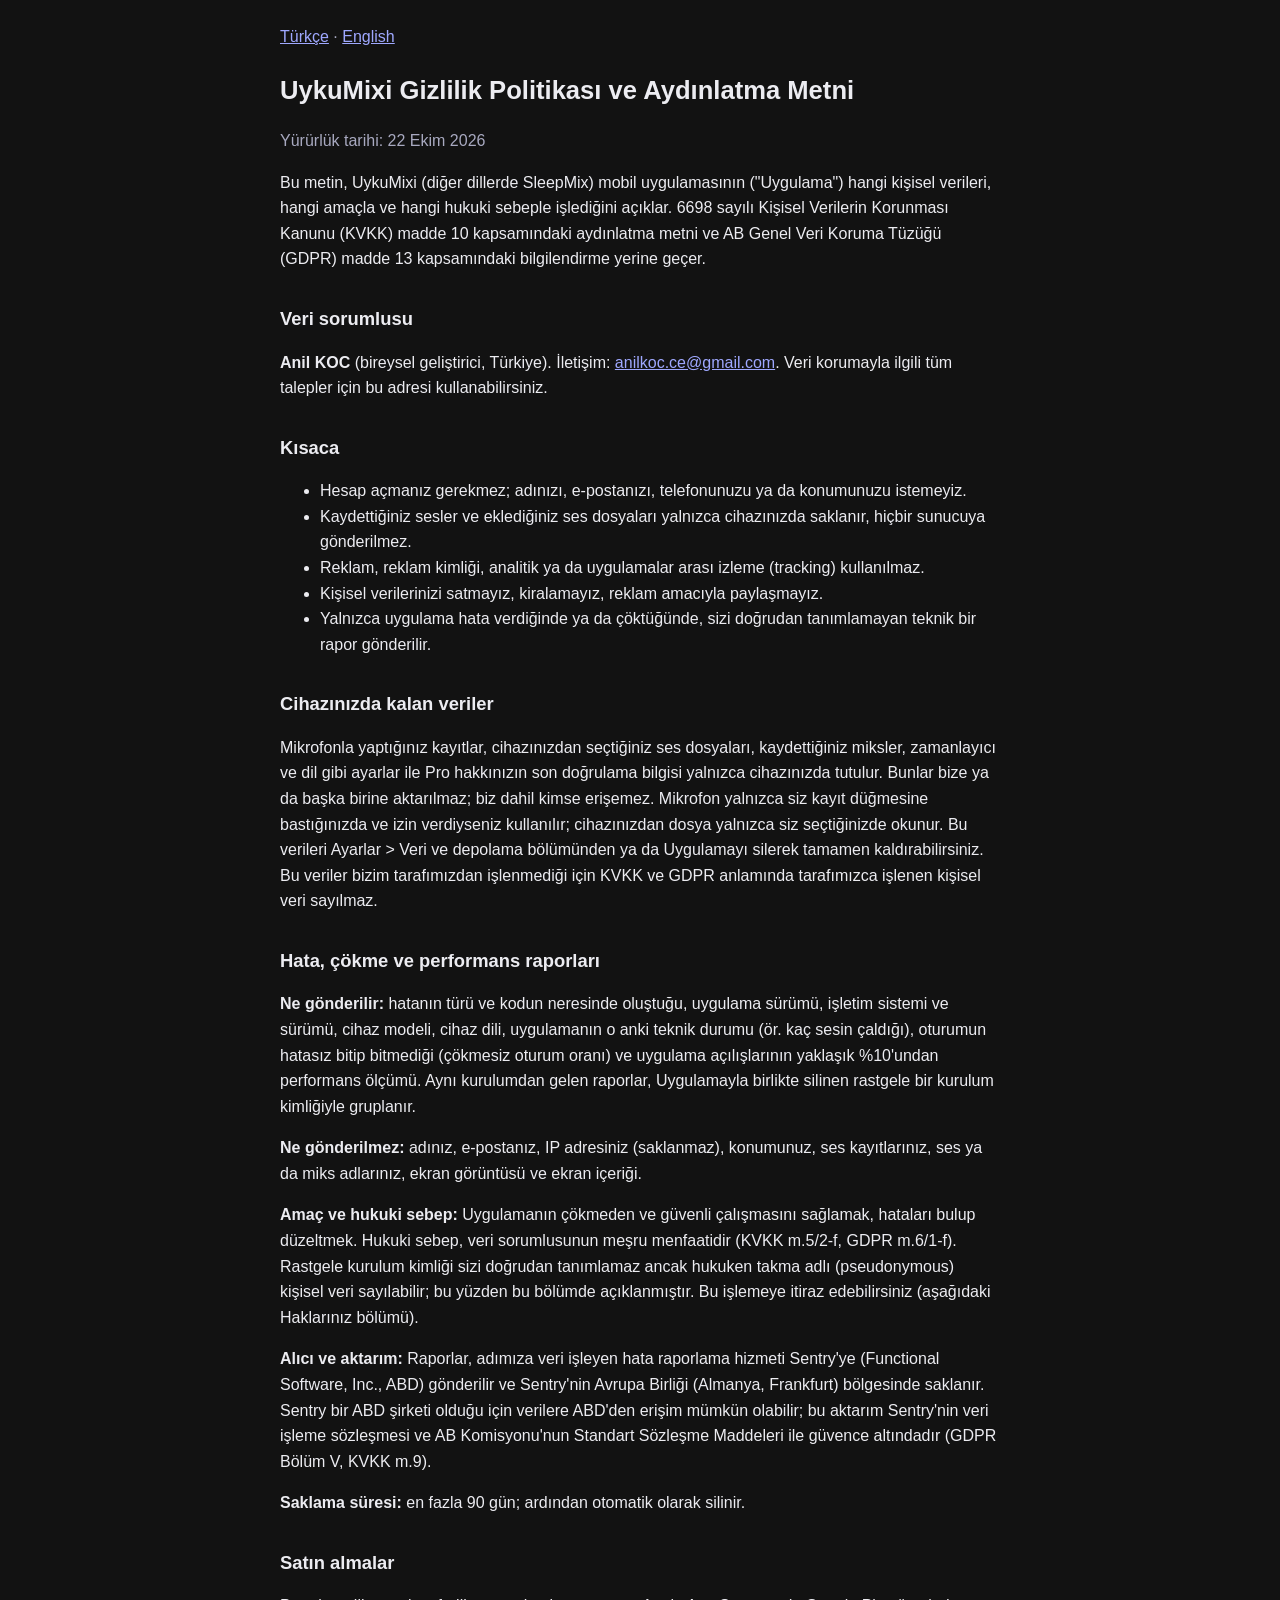
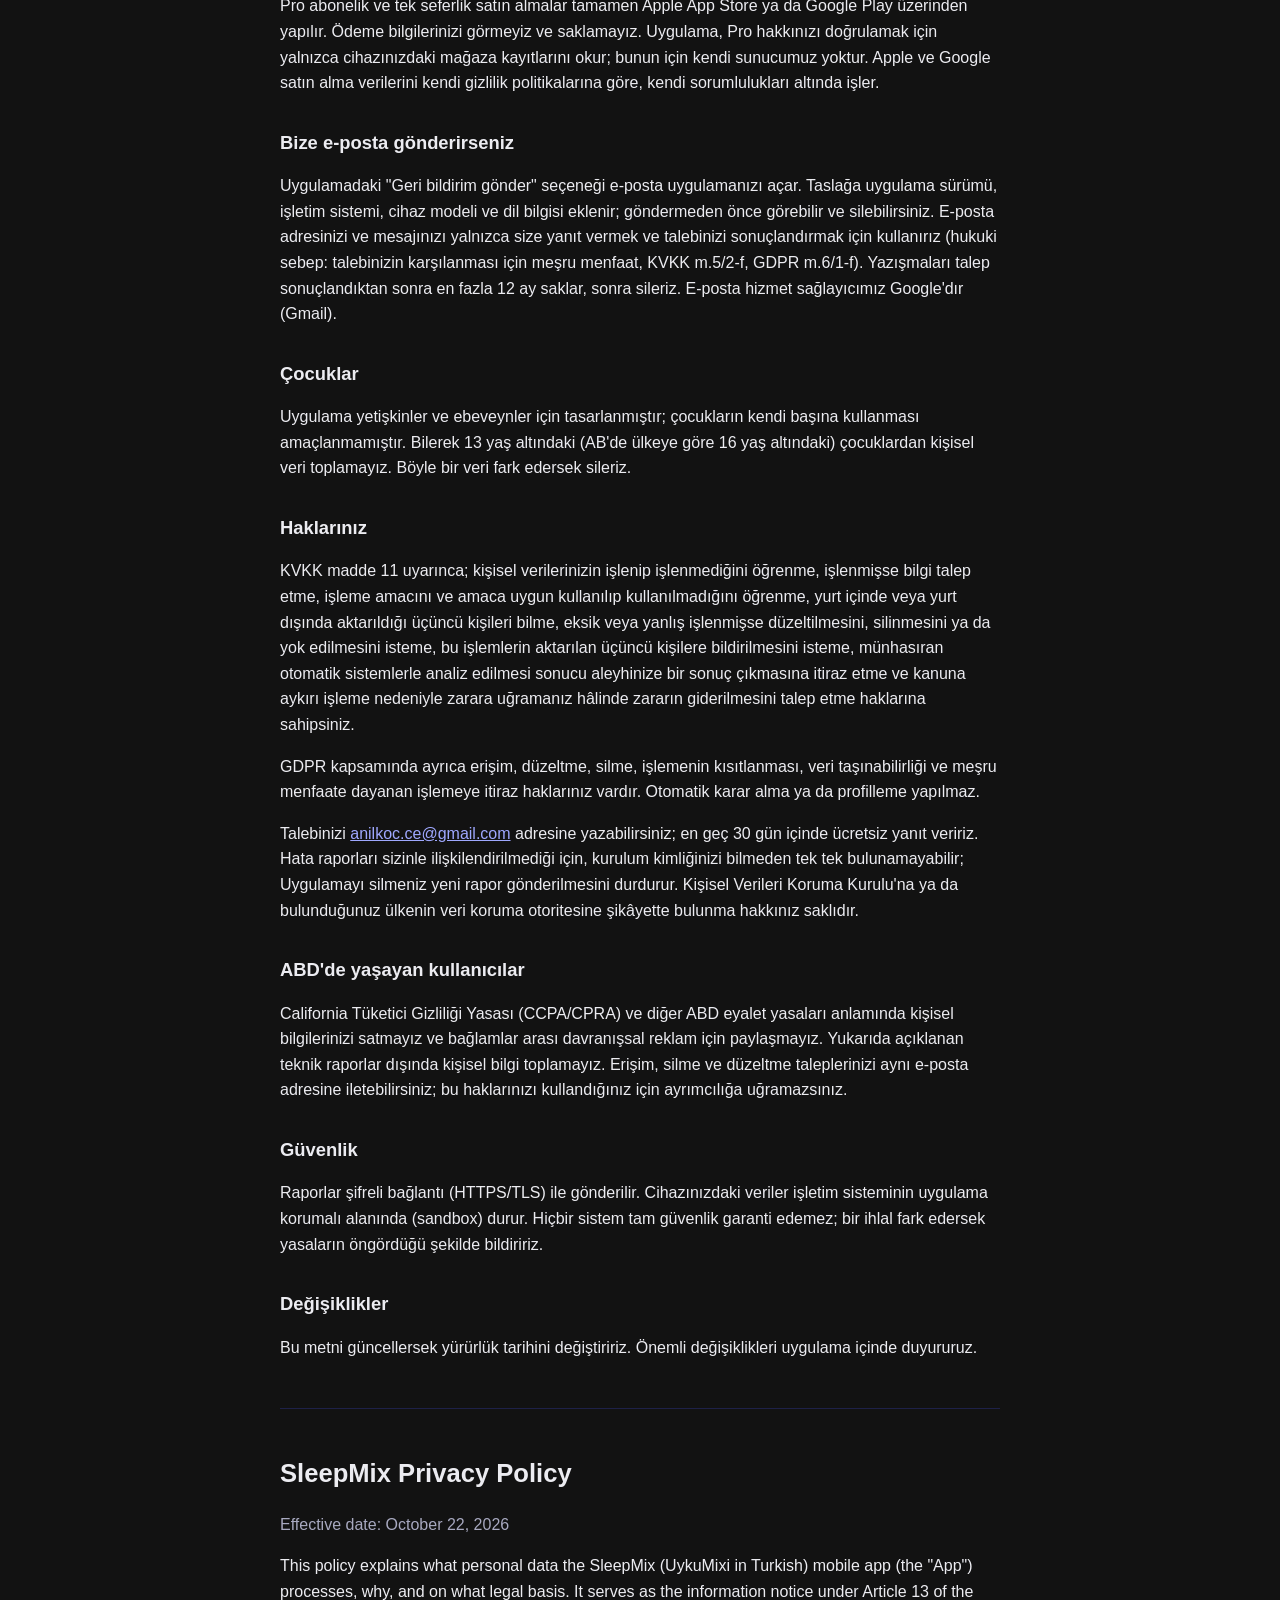
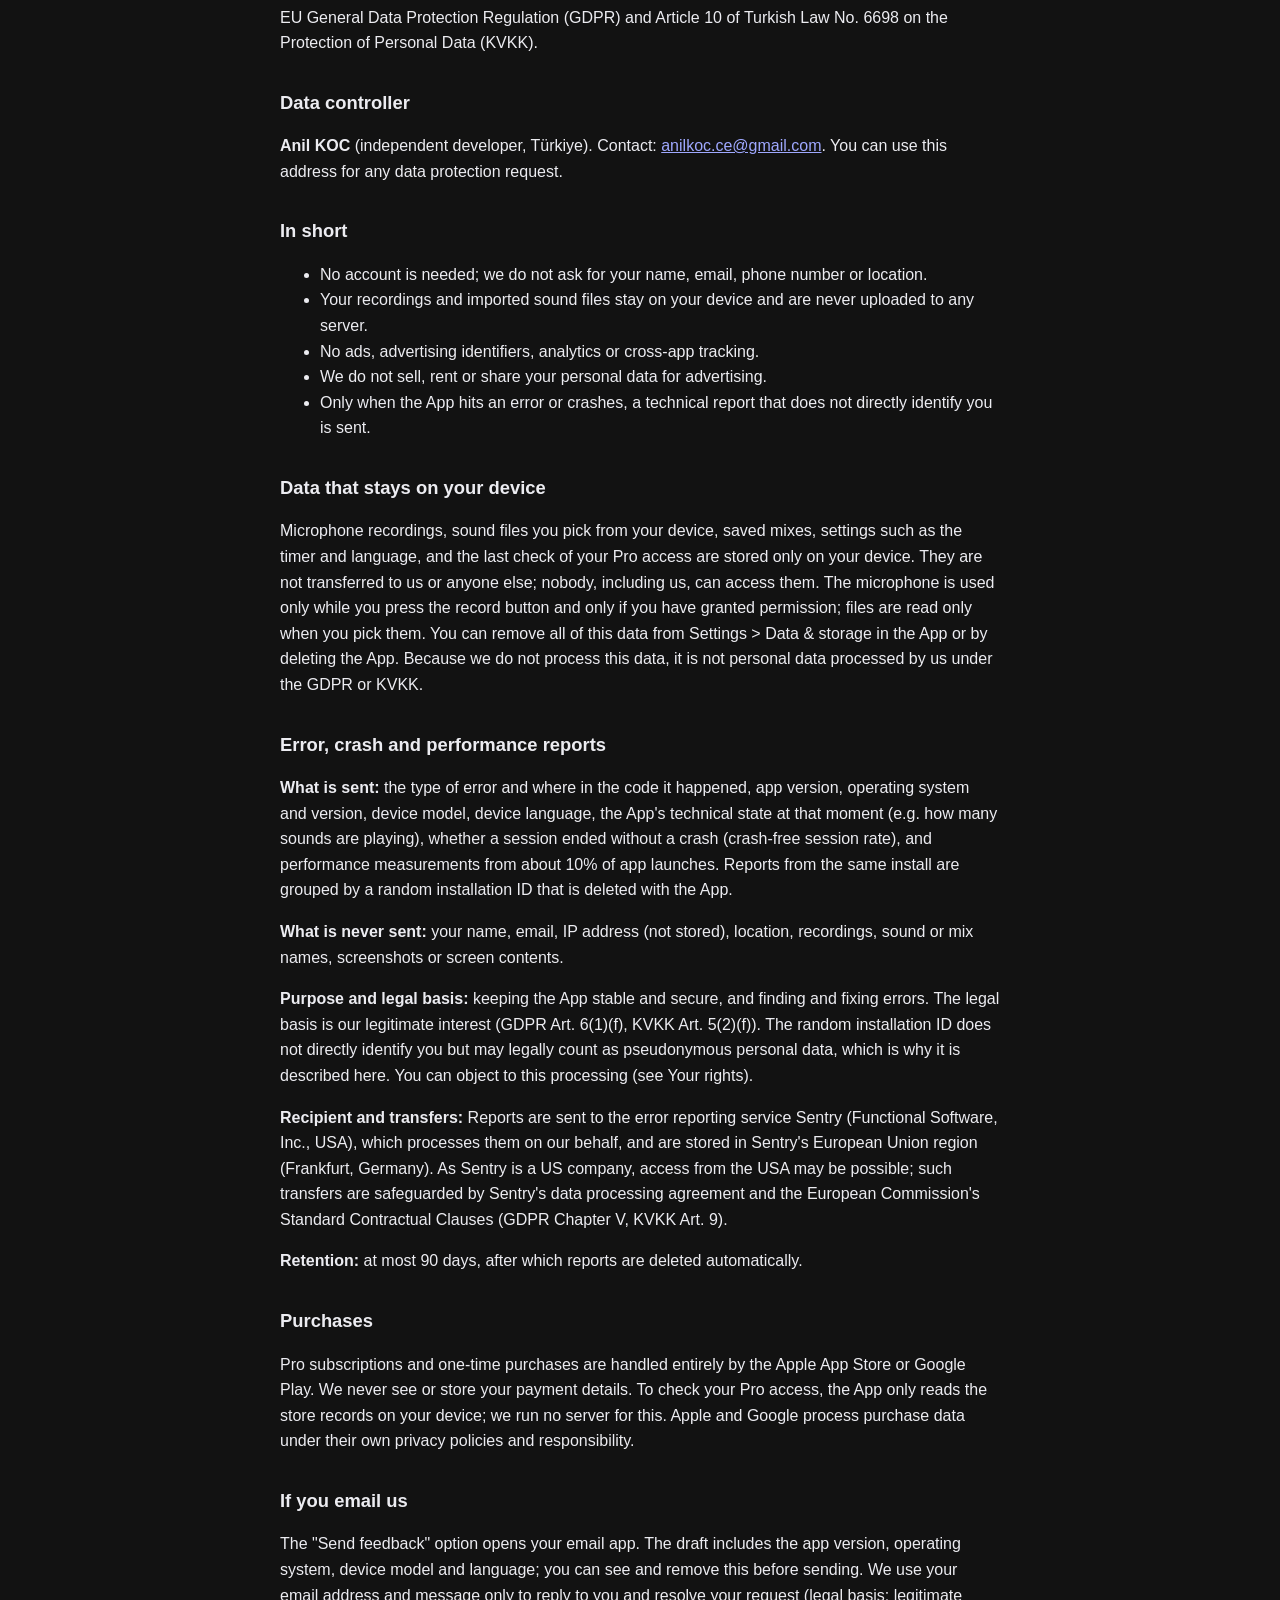
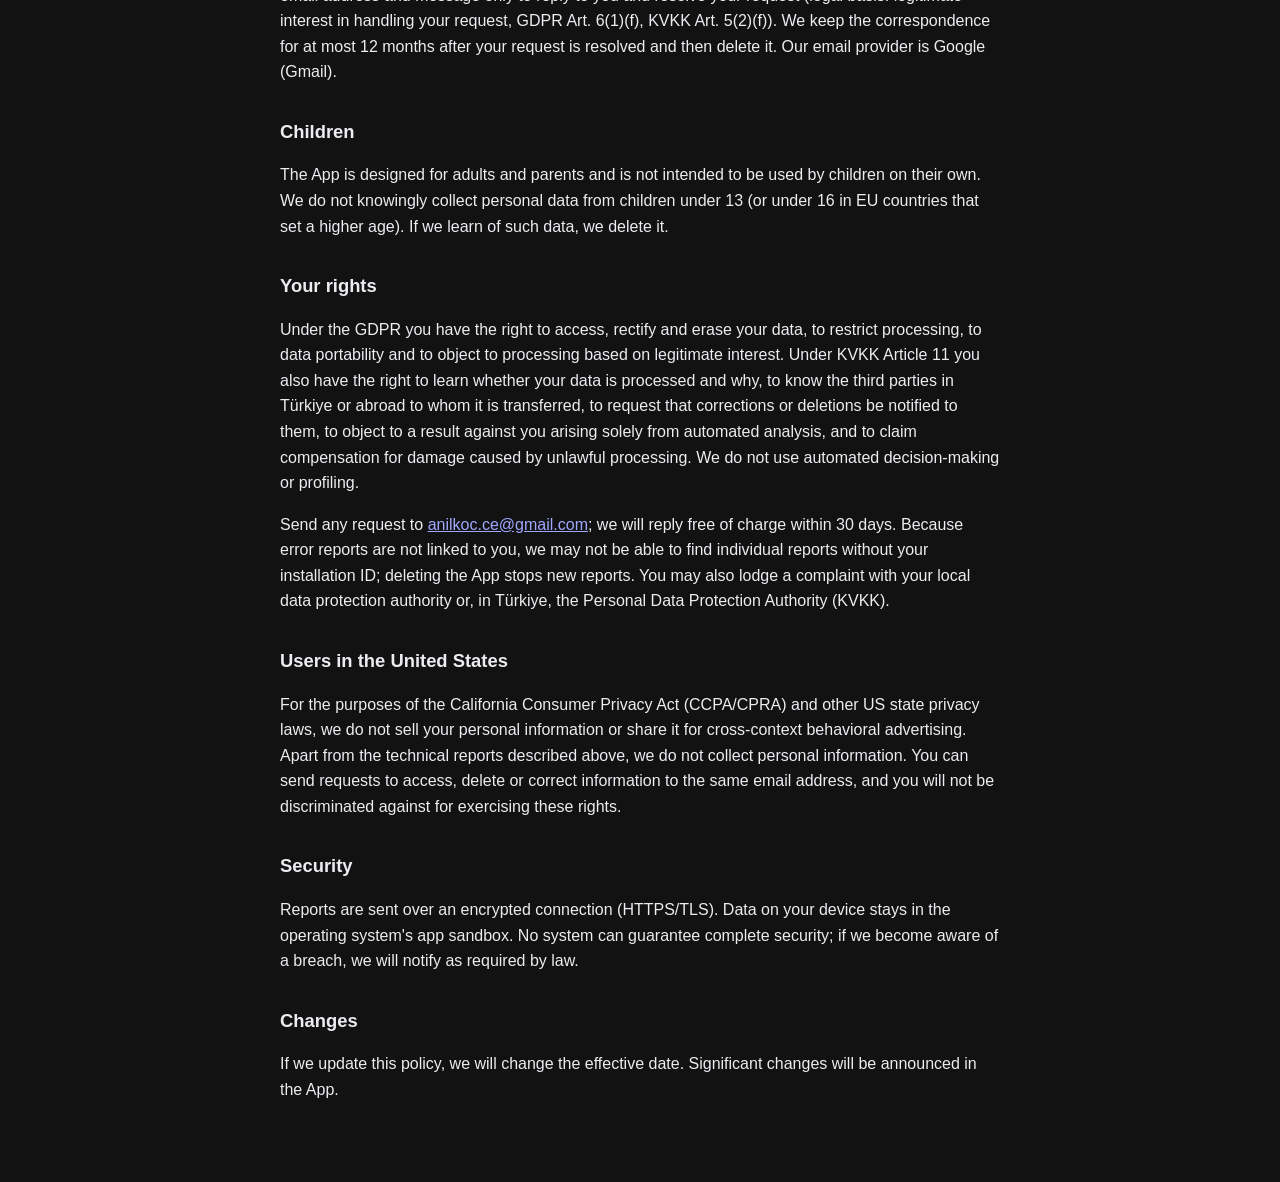
==== privacy.html @ a56cada1 "Yasal sayfalar: c9f57d1" ====
<!doctype html>
<html lang="tr">
<head>
  <meta charset="utf-8">
  <meta name="viewport" content="width=device-width, initial-scale=1">
  <title>UykuMixi / SleepMix – Gizlilik Politikası / Privacy Policy</title>
  <link rel="stylesheet" href="style.css">
</head>
<body>
<main>
  <nav><a href="#tr">Türkçe</a> · <a href="#en">English</a></nav>

  <section id="tr" lang="tr">
    <h1>UykuMixi Gizlilik Politikası ve Aydınlatma Metni</h1>
    <p class="meta">Yürürlük tarihi: 22 Ekim 2026</p>

    <p>Bu metin, UykuMixi (diğer dillerde SleepMix) mobil uygulamasının ("Uygulama") hangi kişisel verileri, hangi
      amaçla ve hangi hukuki sebeple işlediğini açıklar. 6698 sayılı Kişisel Verilerin Korunması Kanunu (KVKK)
      madde 10 kapsamındaki aydınlatma metni ve AB Genel Veri Koruma Tüzüğü (GDPR) madde 13 kapsamındaki bilgilendirme
      yerine geçer.</p>

    <h2>Veri sorumlusu</h2>
    <p><strong>Anil KOC</strong> (bireysel geliştirici, Türkiye). İletişim:
      <a href="mailto:anilkoc.ce@gmail.com">anilkoc.ce@gmail.com</a>. Veri korumayla ilgili tüm talepler için bu adresi
      kullanabilirsiniz.</p>

    <h2>Kısaca</h2>
    <ul>
      <li>Hesap açmanız gerekmez; adınızı, e-postanızı, telefonunuzu ya da konumunuzu istemeyiz.</li>
      <li>Kaydettiğiniz sesler ve eklediğiniz ses dosyaları yalnızca cihazınızda saklanır, hiçbir sunucuya gönderilmez.</li>
      <li>Reklam, reklam kimliği, analitik ya da uygulamalar arası izleme (tracking) kullanılmaz.</li>
      <li>Kişisel verilerinizi satmayız, kiralamayız, reklam amacıyla paylaşmayız.</li>
      <li>Yalnızca uygulama hata verdiğinde ya da çöktüğünde, sizi doğrudan tanımlamayan teknik bir rapor gönderilir.</li>
    </ul>

    <h2>Cihazınızda kalan veriler</h2>
    <p>Mikrofonla yaptığınız kayıtlar, cihazınızdan seçtiğiniz ses dosyaları, kaydettiğiniz miksler, zamanlayıcı ve
      dil gibi ayarlar ile Pro hakkınızın son doğrulama bilgisi yalnızca cihazınızda tutulur. Bunlar bize ya da başka
      birine aktarılmaz; biz dahil kimse erişemez. Mikrofon yalnızca siz kayıt düğmesine bastığınızda ve izin
      verdiyseniz kullanılır; cihazınızdan dosya yalnızca siz seçtiğinizde okunur. Bu verileri Ayarlar &gt; Veri ve
      depolama bölümünden ya da Uygulamayı silerek tamamen kaldırabilirsiniz. Bu veriler bizim tarafımızdan
      işlenmediği için KVKK ve GDPR anlamında tarafımızca işlenen kişisel veri sayılmaz.</p>

    <h2>Hata, çökme ve performans raporları</h2>
    <p><strong>Ne gönderilir:</strong> hatanın türü ve kodun neresinde oluştuğu, uygulama sürümü, işletim sistemi ve
      sürümü, cihaz modeli, cihaz dili, uygulamanın o anki teknik durumu (ör. kaç sesin çaldığı), oturumun hatasız
      bitip bitmediği (çökmesiz oturum oranı) ve uygulama açılışlarının yaklaşık %10'undan performans ölçümü. Aynı
      kurulumdan gelen raporlar, Uygulamayla birlikte silinen rastgele bir kurulum kimliğiyle gruplanır.</p>
    <p><strong>Ne gönderilmez:</strong> adınız, e-postanız, IP adresiniz (saklanmaz), konumunuz, ses kayıtlarınız,
      ses ya da miks adlarınız, ekran görüntüsü ve ekran içeriği.</p>
    <p><strong>Amaç ve hukuki sebep:</strong> Uygulamanın çökmeden ve güvenli çalışmasını sağlamak, hataları bulup
      düzeltmek. Hukuki sebep, veri sorumlusunun meşru menfaatidir (KVKK m.5/2-f, GDPR m.6/1-f). Rastgele kurulum
      kimliği sizi doğrudan tanımlamaz ancak hukuken takma adlı (pseudonymous) kişisel veri sayılabilir; bu yüzden
      bu bölümde açıklanmıştır. Bu işlemeye itiraz edebilirsiniz (aşağıdaki Haklarınız bölümü).</p>
    <p><strong>Alıcı ve aktarım:</strong> Raporlar, adımıza veri işleyen hata raporlama hizmeti Sentry'ye (Functional
      Software, Inc., ABD) gönderilir ve Sentry'nin Avrupa Birliği (Almanya, Frankfurt) bölgesinde saklanır. Sentry bir
      ABD şirketi olduğu için verilere ABD'den erişim mümkün olabilir; bu aktarım Sentry'nin veri işleme sözleşmesi ve
      AB Komisyonu'nun Standart Sözleşme Maddeleri ile güvence altındadır (GDPR Bölüm V, KVKK m.9).</p>
    <p><strong>Saklama süresi:</strong> en fazla 90 gün; ardından otomatik olarak silinir.</p>

    <h2>Satın almalar</h2>
    <p>Pro abonelik ve tek seferlik satın almalar tamamen Apple App Store ya da Google Play üzerinden yapılır. Ödeme
      bilgilerinizi görmeyiz ve saklamayız. Uygulama, Pro hakkınızı doğrulamak için yalnızca cihazınızdaki mağaza
      kayıtlarını okur; bunun için kendi sunucumuz yoktur. Apple ve Google satın alma verilerini kendi gizlilik
      politikalarına göre, kendi sorumlulukları altında işler.</p>

    <h2>Bize e-posta gönderirseniz</h2>
    <p>Uygulamadaki "Geri bildirim gönder" seçeneği e-posta uygulamanızı açar. Taslağa uygulama sürümü, işletim
      sistemi, cihaz modeli ve dil bilgisi eklenir; göndermeden önce görebilir ve silebilirsiniz. E-posta adresinizi
      ve mesajınızı yalnızca size yanıt vermek ve talebinizi sonuçlandırmak için kullanırız (hukuki sebep: talebinizin
      karşılanması için meşru menfaat, KVKK m.5/2-f, GDPR m.6/1-f). Yazışmaları talep sonuçlandıktan sonra en fazla
      12 ay saklar, sonra sileriz. E-posta hizmet sağlayıcımız Google'dır (Gmail).</p>

    <h2>Çocuklar</h2>
    <p>Uygulama yetişkinler ve ebeveynler için tasarlanmıştır; çocukların kendi başına kullanması amaçlanmamıştır.
      Bilerek 13 yaş altındaki (AB'de ülkeye göre 16 yaş altındaki) çocuklardan kişisel veri toplamayız. Böyle bir veri
      fark edersek sileriz.</p>

    <h2>Haklarınız</h2>
    <p>KVKK madde 11 uyarınca; kişisel verilerinizin işlenip işlenmediğini öğrenme, işlenmişse bilgi talep etme, işleme
      amacını ve amaca uygun kullanılıp kullanılmadığını öğrenme, yurt içinde veya yurt dışında aktarıldığı üçüncü
      kişileri bilme, eksik veya yanlış işlenmişse düzeltilmesini, silinmesini ya da yok edilmesini isteme, bu
      işlemlerin aktarılan üçüncü kişilere bildirilmesini isteme, münhasıran otomatik sistemlerle analiz edilmesi
      sonucu aleyhinize bir sonuç çıkmasına itiraz etme ve kanuna aykırı işleme nedeniyle zarara uğramanız hâlinde
      zararın giderilmesini talep etme haklarına sahipsiniz.</p>
    <p>GDPR kapsamında ayrıca erişim, düzeltme, silme, işlemenin kısıtlanması, veri taşınabilirliği ve meşru menfaate
      dayanan işlemeye itiraz haklarınız vardır. Otomatik karar alma ya da profilleme yapılmaz.</p>
    <p>Talebinizi <a href="mailto:anilkoc.ce@gmail.com">anilkoc.ce@gmail.com</a> adresine yazabilirsiniz; en geç 30 gün
      içinde ücretsiz yanıt veririz. Hata raporları sizinle ilişkilendirilmediği için, kurulum kimliğinizi bilmeden
      tek tek bulunamayabilir; Uygulamayı silmeniz yeni rapor gönderilmesini durdurur. Kişisel Verileri Koruma
      Kurulu'na ya da bulunduğunuz ülkenin veri koruma otoritesine şikâyette bulunma hakkınız saklıdır.</p>

    <h2>ABD'de yaşayan kullanıcılar</h2>
    <p>California Tüketici Gizliliği Yasası (CCPA/CPRA) ve diğer ABD eyalet yasaları anlamında kişisel bilgilerinizi
      satmayız ve bağlamlar arası davranışsal reklam için paylaşmayız. Yukarıda açıklanan teknik raporlar dışında
      kişisel bilgi toplamayız. Erişim, silme ve düzeltme taleplerinizi aynı e-posta adresine iletebilirsiniz; bu
      haklarınızı kullandığınız için ayrımcılığa uğramazsınız.</p>

    <h2>Güvenlik</h2>
    <p>Raporlar şifreli bağlantı (HTTPS/TLS) ile gönderilir. Cihazınızdaki veriler işletim sisteminin uygulama
      korumalı alanında (sandbox) durur. Hiçbir sistem tam güvenlik garanti edemez; bir ihlal fark edersek yasaların
      öngördüğü şekilde bildiririz.</p>

    <h2>Değişiklikler</h2>
    <p>Bu metni güncellersek yürürlük tarihini değiştiririz. Önemli değişiklikleri uygulama içinde duyururuz.</p>
  </section>

  <hr>

  <section id="en" lang="en">
    <h1>SleepMix Privacy Policy</h1>
    <p class="meta">Effective date: October 22, 2026</p>

    <p>This policy explains what personal data the SleepMix (UykuMixi in Turkish) mobile app (the "App") processes,
      why, and on what legal basis. It serves as the information notice under Article 13 of the EU General Data
      Protection Regulation (GDPR) and Article 10 of Turkish Law No. 6698 on the Protection of Personal Data (KVKK).</p>

    <h2>Data controller</h2>
    <p><strong>Anil KOC</strong> (independent developer, Türkiye). Contact:
      <a href="mailto:anilkoc.ce@gmail.com">anilkoc.ce@gmail.com</a>. You can use this address for any data protection
      request.</p>

    <h2>In short</h2>
    <ul>
      <li>No account is needed; we do not ask for your name, email, phone number or location.</li>
      <li>Your recordings and imported sound files stay on your device and are never uploaded to any server.</li>
      <li>No ads, advertising identifiers, analytics or cross-app tracking.</li>
      <li>We do not sell, rent or share your personal data for advertising.</li>
      <li>Only when the App hits an error or crashes, a technical report that does not directly identify you is sent.</li>
    </ul>

    <h2>Data that stays on your device</h2>
    <p>Microphone recordings, sound files you pick from your device, saved mixes, settings such as the timer and
      language, and the last check of your Pro access are stored only on your device. They are not transferred to us
      or anyone else; nobody, including us, can access them. The microphone is used only while you press the record
      button and only if you have granted permission; files are read only when you pick them. You can remove all of
      this data from Settings &gt; Data &amp; storage in the App or by deleting the App. Because we do not process this
      data, it is not personal data processed by us under the GDPR or KVKK.</p>

    <h2>Error, crash and performance reports</h2>
    <p><strong>What is sent:</strong> the type of error and where in the code it happened, app version, operating
      system and version, device model, device language, the App's technical state at that moment (e.g. how many
      sounds are playing), whether a session ended without a crash (crash-free session rate), and performance
      measurements from about 10% of app launches. Reports from the same install are grouped by a random installation
      ID that is deleted with the App.</p>
    <p><strong>What is never sent:</strong> your name, email, IP address (not stored), location, recordings, sound or
      mix names, screenshots or screen contents.</p>
    <p><strong>Purpose and legal basis:</strong> keeping the App stable and secure, and finding and fixing errors. The
      legal basis is our legitimate interest (GDPR Art. 6(1)(f), KVKK Art. 5(2)(f)). The random installation ID does not
      directly identify you but may legally count as pseudonymous personal data, which is why it is described here.
      You can object to this processing (see Your rights).</p>
    <p><strong>Recipient and transfers:</strong> Reports are sent to the error reporting service Sentry (Functional
      Software, Inc., USA), which processes them on our behalf, and are stored in Sentry's European Union region
      (Frankfurt, Germany). As Sentry is a US company, access from the USA may be possible; such transfers are
      safeguarded by Sentry's data processing agreement and the European Commission's Standard Contractual Clauses
      (GDPR Chapter V, KVKK Art. 9).</p>
    <p><strong>Retention:</strong> at most 90 days, after which reports are deleted automatically.</p>

    <h2>Purchases</h2>
    <p>Pro subscriptions and one-time purchases are handled entirely by the Apple App Store or Google Play. We never
      see or store your payment details. To check your Pro access, the App only reads the store records on your device;
      we run no server for this. Apple and Google process purchase data under their own privacy policies and
      responsibility.</p>

    <h2>If you email us</h2>
    <p>The "Send feedback" option opens your email app. The draft includes the app version, operating system, device
      model and language; you can see and remove this before sending. We use your email address and message only to
      reply to you and resolve your request (legal basis: legitimate interest in handling your request, GDPR Art.
      6(1)(f), KVKK Art. 5(2)(f)). We keep the correspondence for at most 12 months after your request is resolved and
      then delete it. Our email provider is Google (Gmail).</p>

    <h2>Children</h2>
    <p>The App is designed for adults and parents and is not intended to be used by children on their own. We do not
      knowingly collect personal data from children under 13 (or under 16 in EU countries that set a higher age). If we
      learn of such data, we delete it.</p>

    <h2>Your rights</h2>
    <p>Under the GDPR you have the right to access, rectify and erase your data, to restrict processing, to data
      portability and to object to processing based on legitimate interest. Under KVKK Article 11 you also have the
      right to learn whether your data is processed and why, to know the third parties in Türkiye or abroad to whom it is
      transferred, to request that corrections or deletions be notified to them, to object to a result against you
      arising solely from automated analysis, and to claim compensation for damage caused by unlawful processing. We do
      not use automated decision-making or profiling.</p>
    <p>Send any request to <a href="mailto:anilkoc.ce@gmail.com">anilkoc.ce@gmail.com</a>; we will reply free of charge
      within 30 days. Because error reports are not linked to you, we may not be able to find individual reports
      without your installation ID; deleting the App stops new reports. You may also lodge a complaint with your local
      data protection authority or, in Türkiye, the Personal Data Protection Authority (KVKK).</p>

    <h2>Users in the United States</h2>
    <p>For the purposes of the California Consumer Privacy Act (CCPA/CPRA) and other US state privacy laws, we do not
      sell your personal information or share it for cross-context behavioral advertising. Apart from the technical
      reports described above, we do not collect personal information. You can send requests to access, delete or
      correct information to the same email address, and you will not be discriminated against for exercising these
      rights.</p>

    <h2>Security</h2>
    <p>Reports are sent over an encrypted connection (HTTPS/TLS). Data on your device stays in the operating system's
      app sandbox. No system can guarantee complete security; if we become aware of a breach, we will notify as
      required by law.</p>

    <h2>Changes</h2>
    <p>If we update this policy, we will change the effective date. Significant changes will be announced in the App.</p>
  </section>
</main>
</body>
</html>
---- style.css ----
:root {
  color-scheme: dark;
  --bg: #121212;
  --surface: #1e2148;
  --text: #ececf1;
  --muted: #a8a9c0;
  --accent: #9fa8ff;
}

body {
  margin: 0;
  background: var(--bg);
  color: var(--text);
  font: 16px/1.6 -apple-system, BlinkMacSystemFont, "Segoe UI", Roboto, sans-serif;
}

main {
  max-width: 720px;
  margin: 0 auto;
  padding: 24px 20px 64px;
}

nav {
  margin-bottom: 24px;
  color: var(--muted);
}

h1 {
  font-size: 1.6rem;
  line-height: 1.3;
}

h2 {
  margin-top: 2rem;
  font-size: 1.15rem;
}

a {
  color: var(--accent);
}

.meta {
  color: var(--muted);
}

hr {
  margin: 48px 0;
  border: 0;
  border-top: 1px solid var(--surface);
}
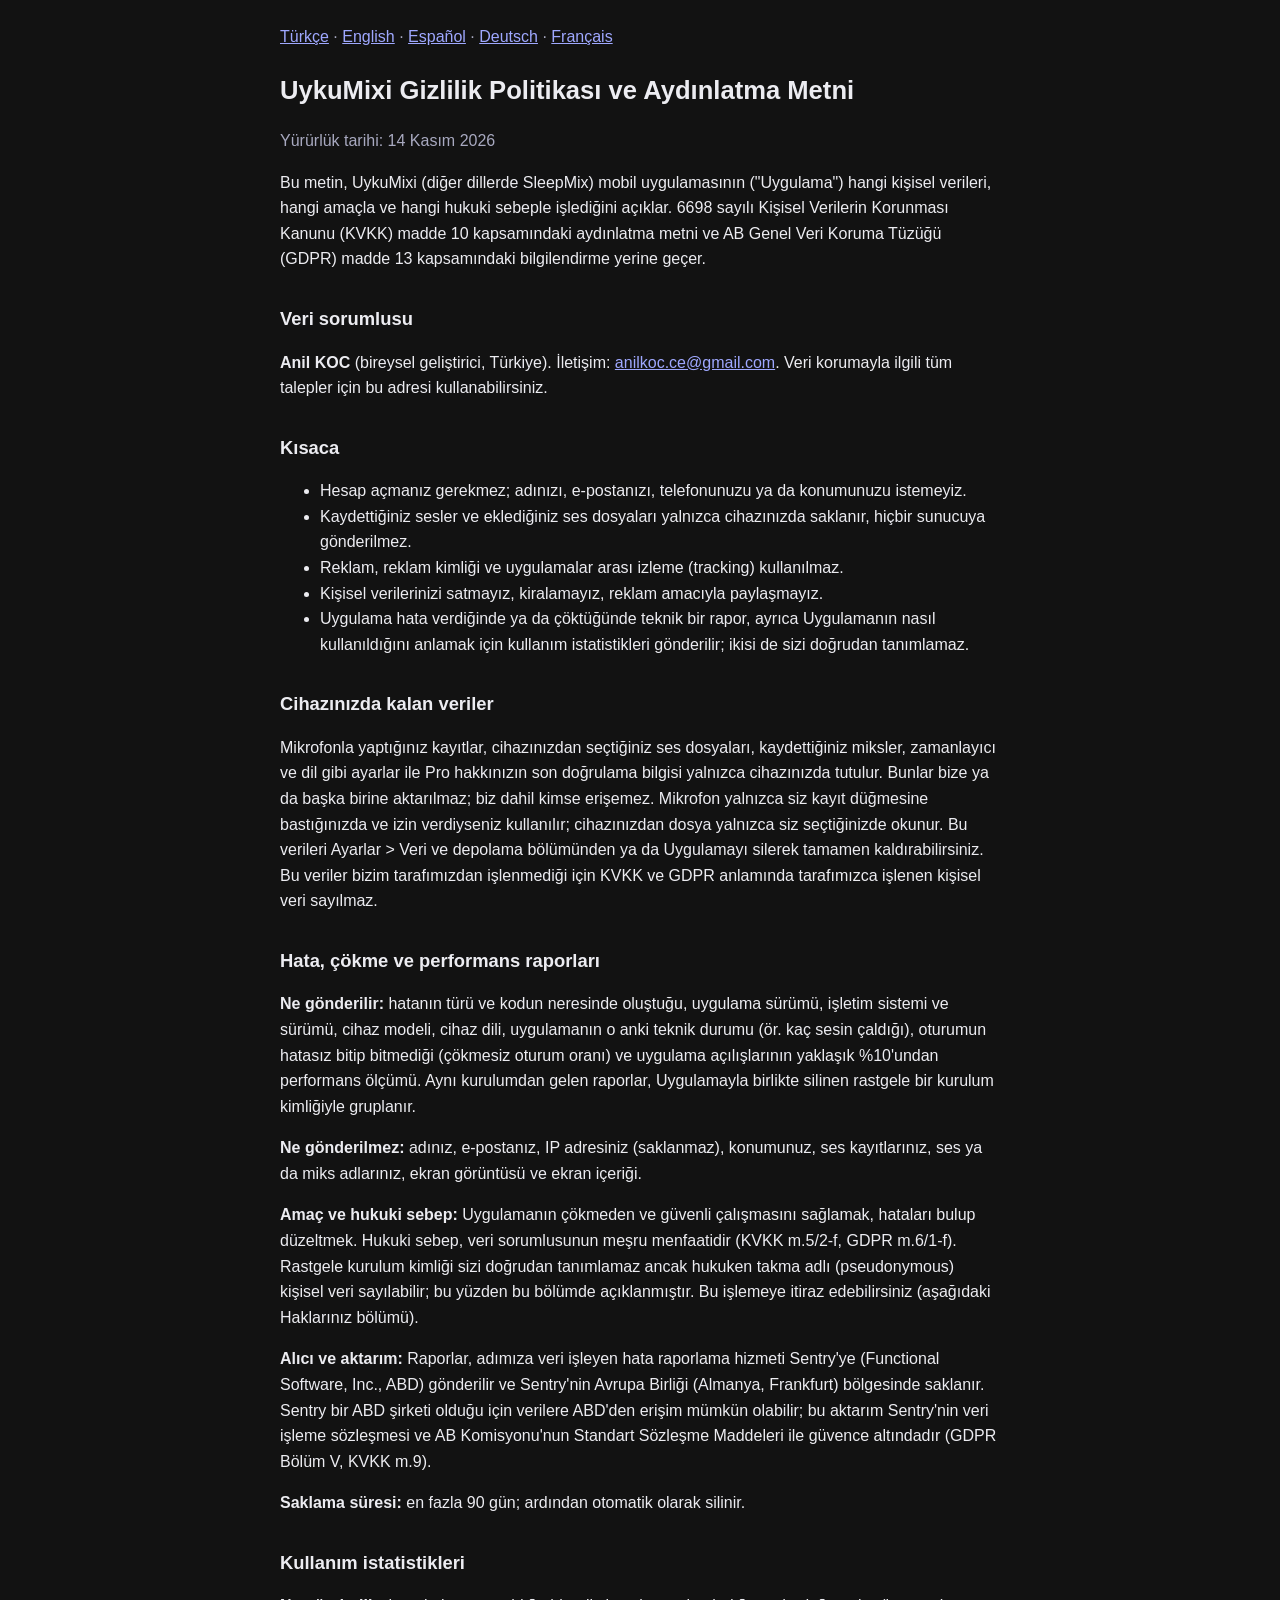
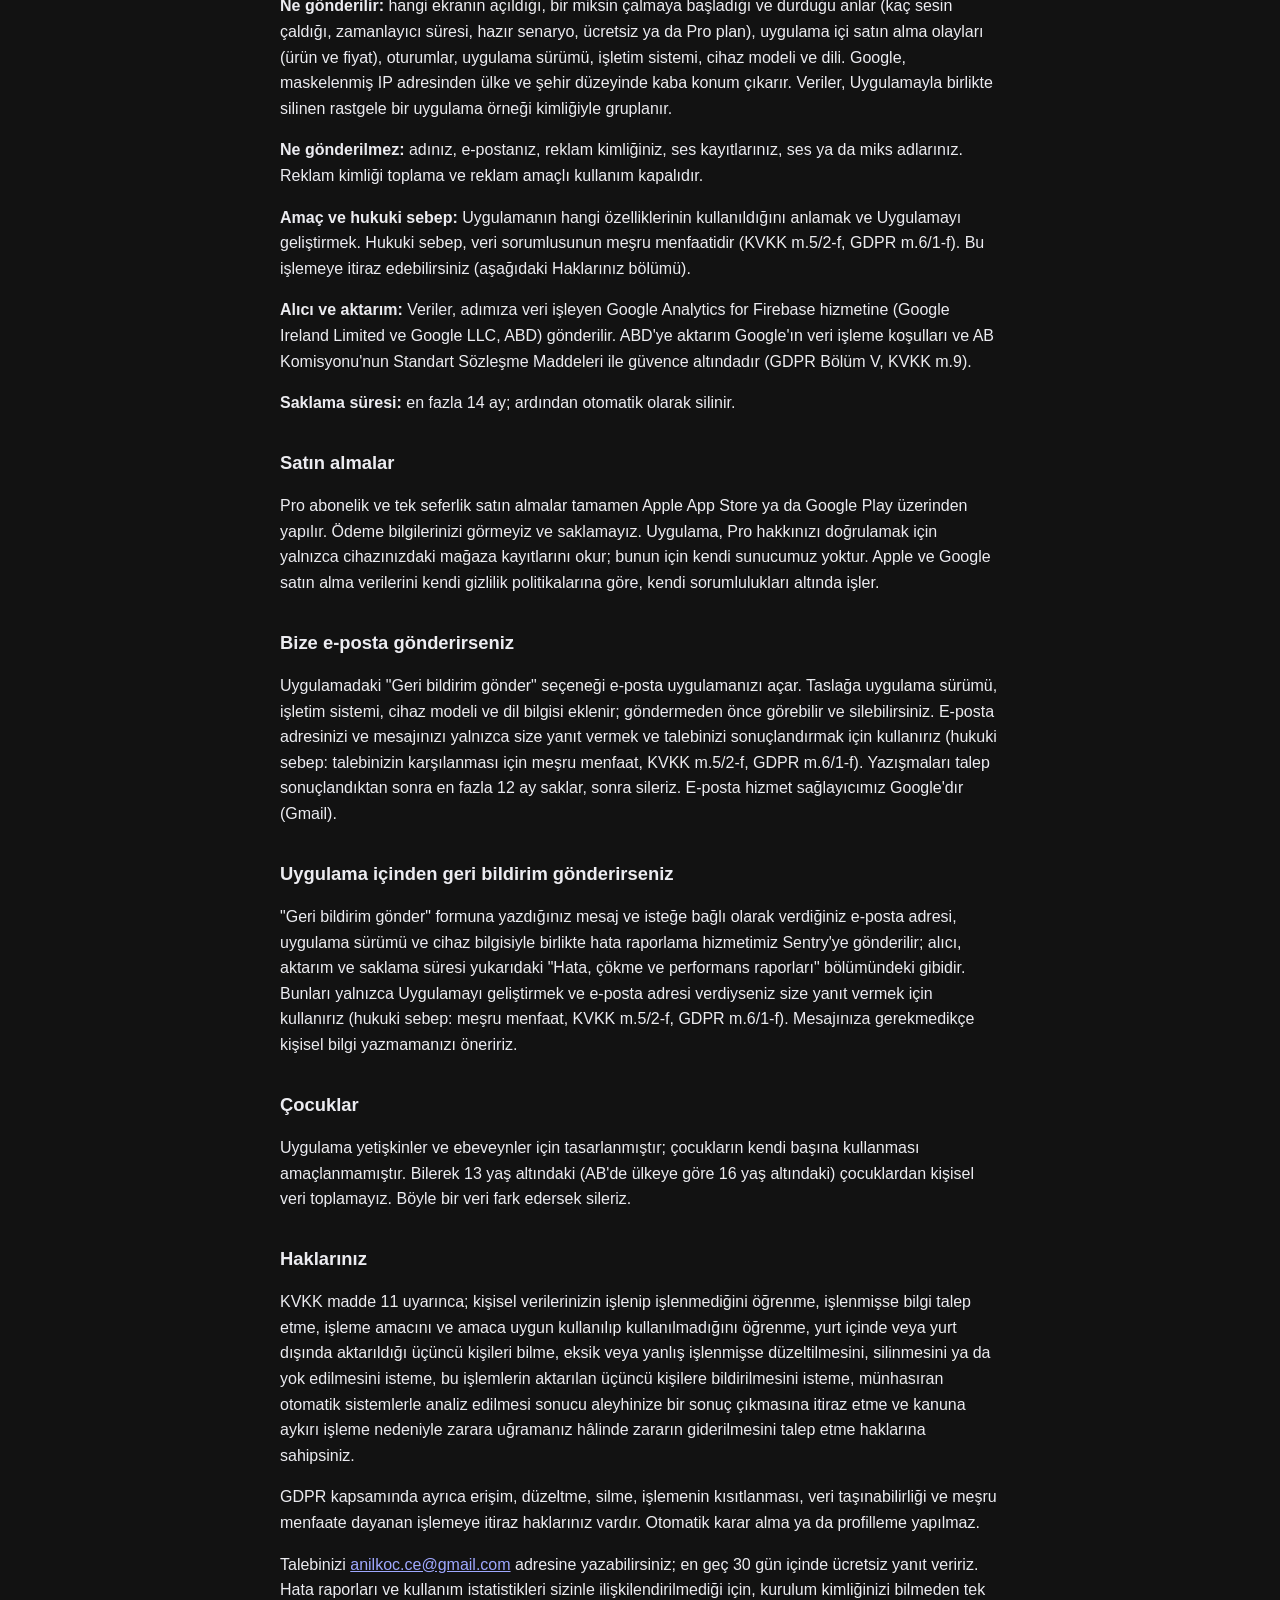
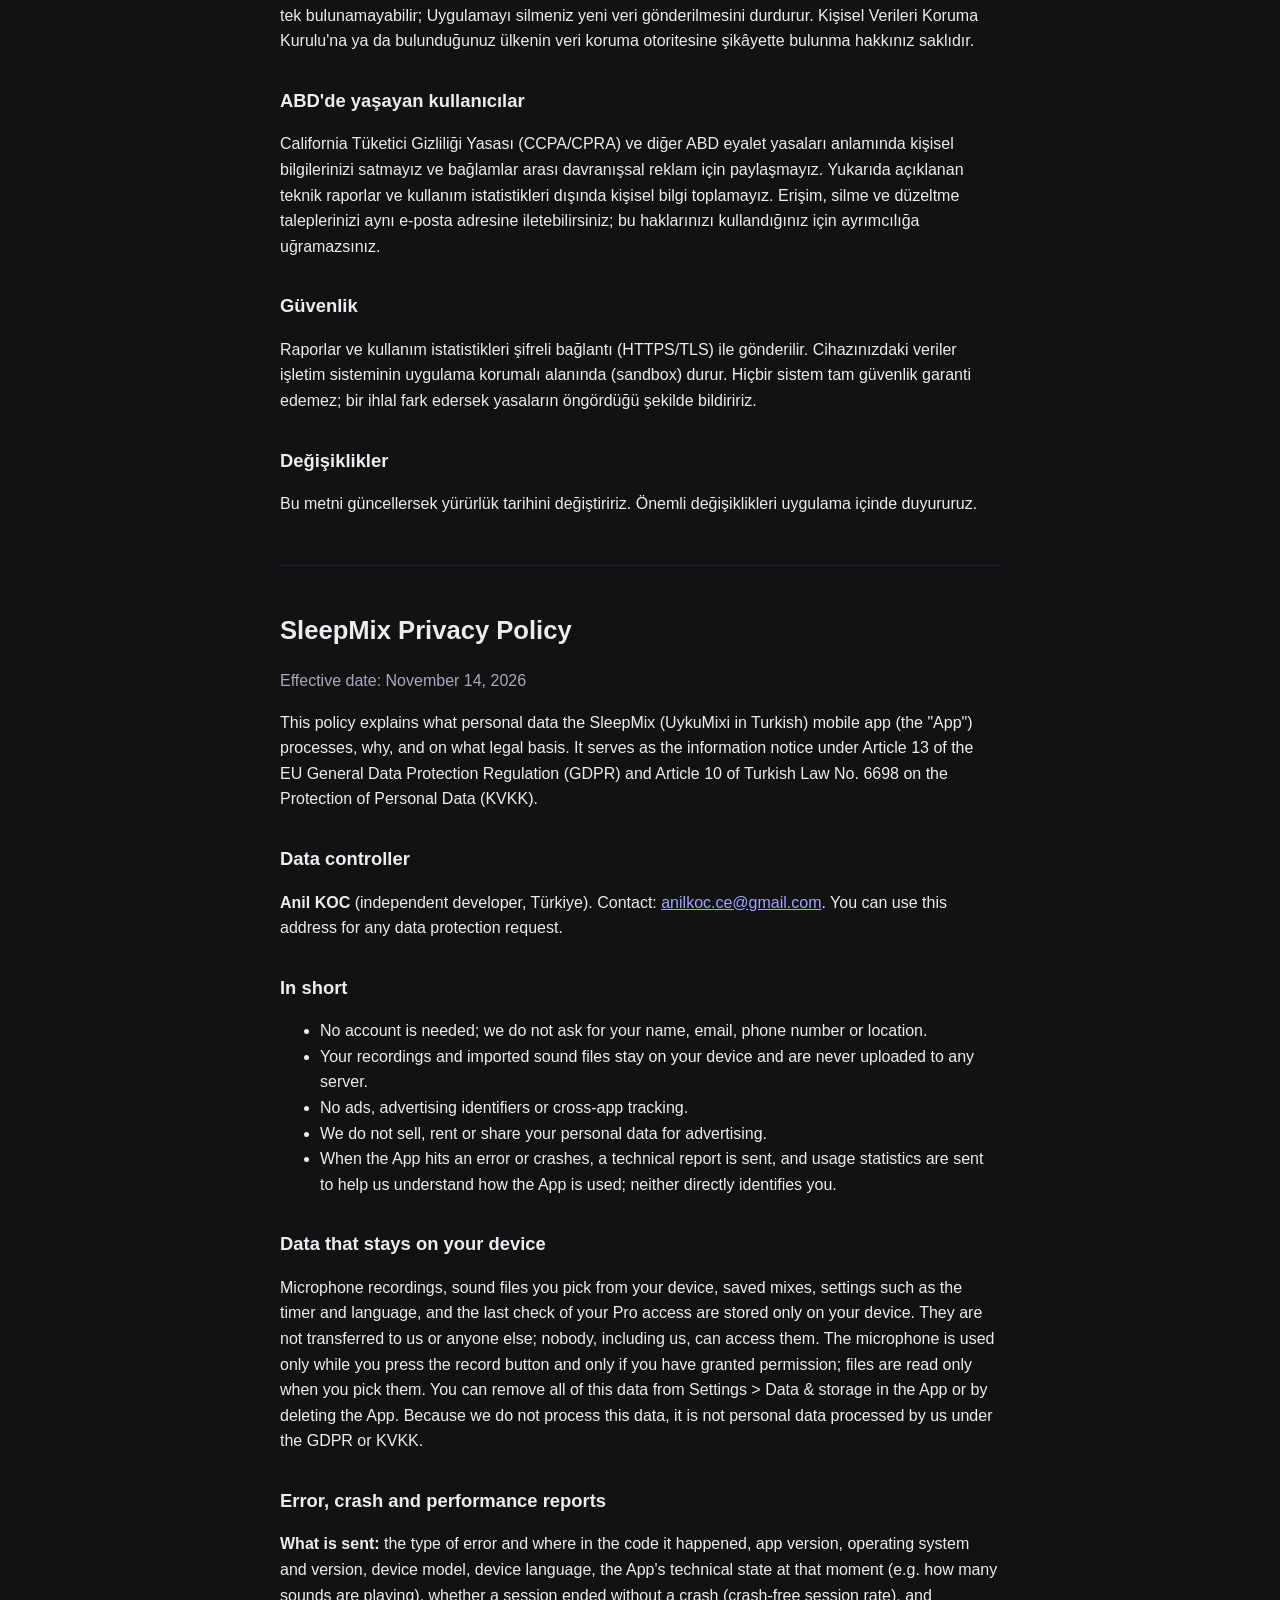
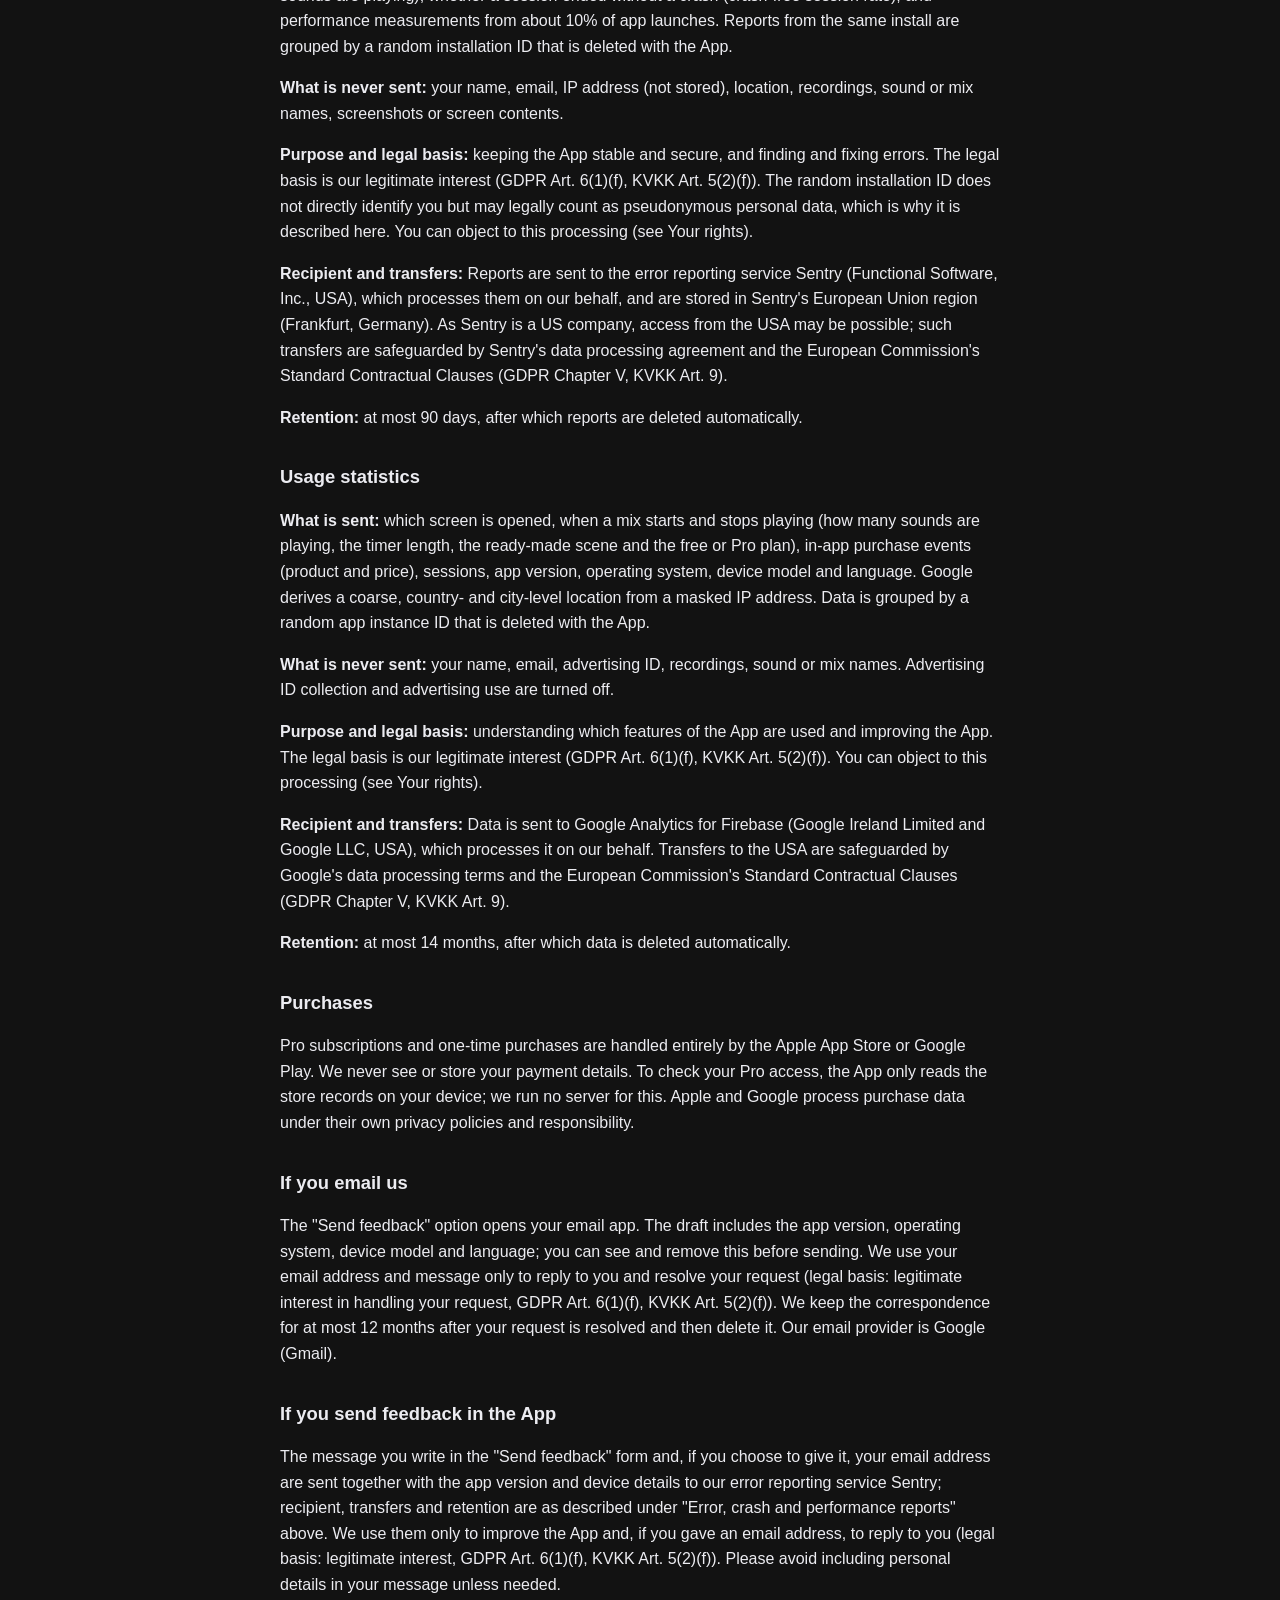
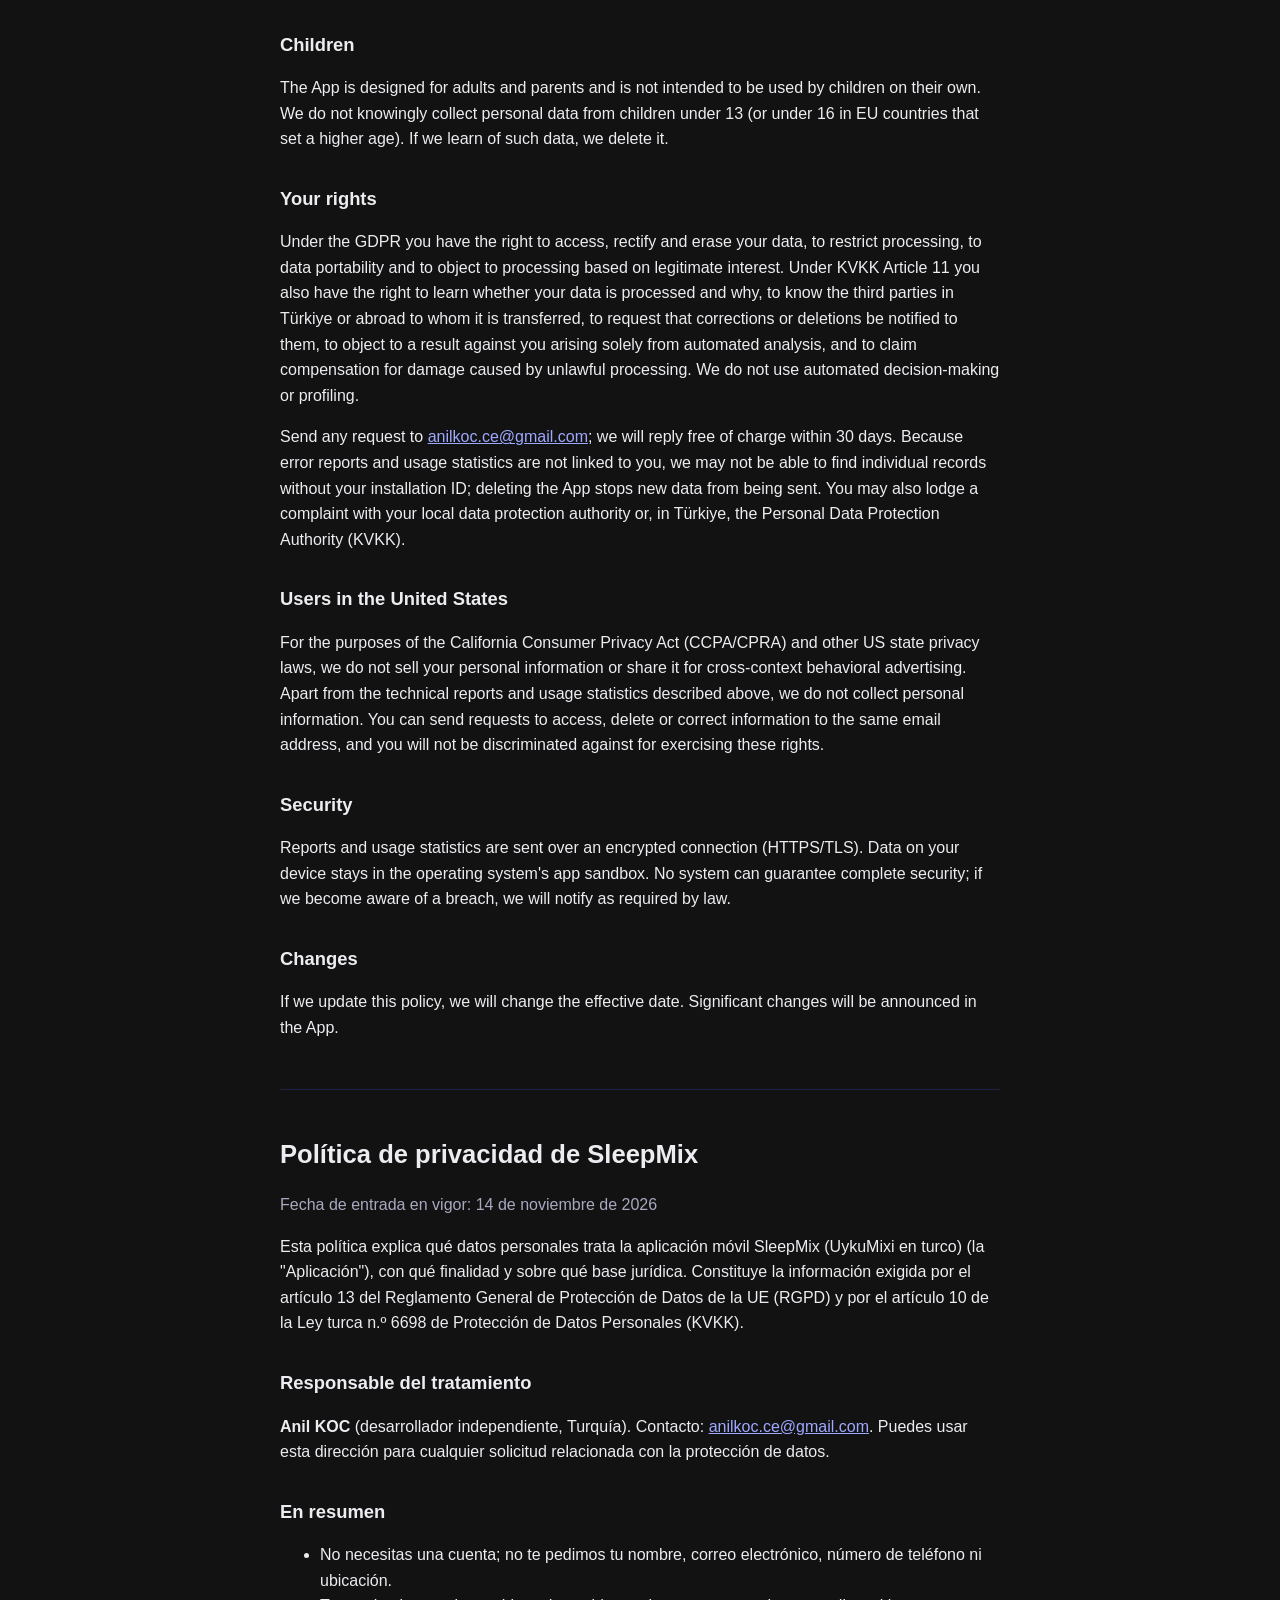
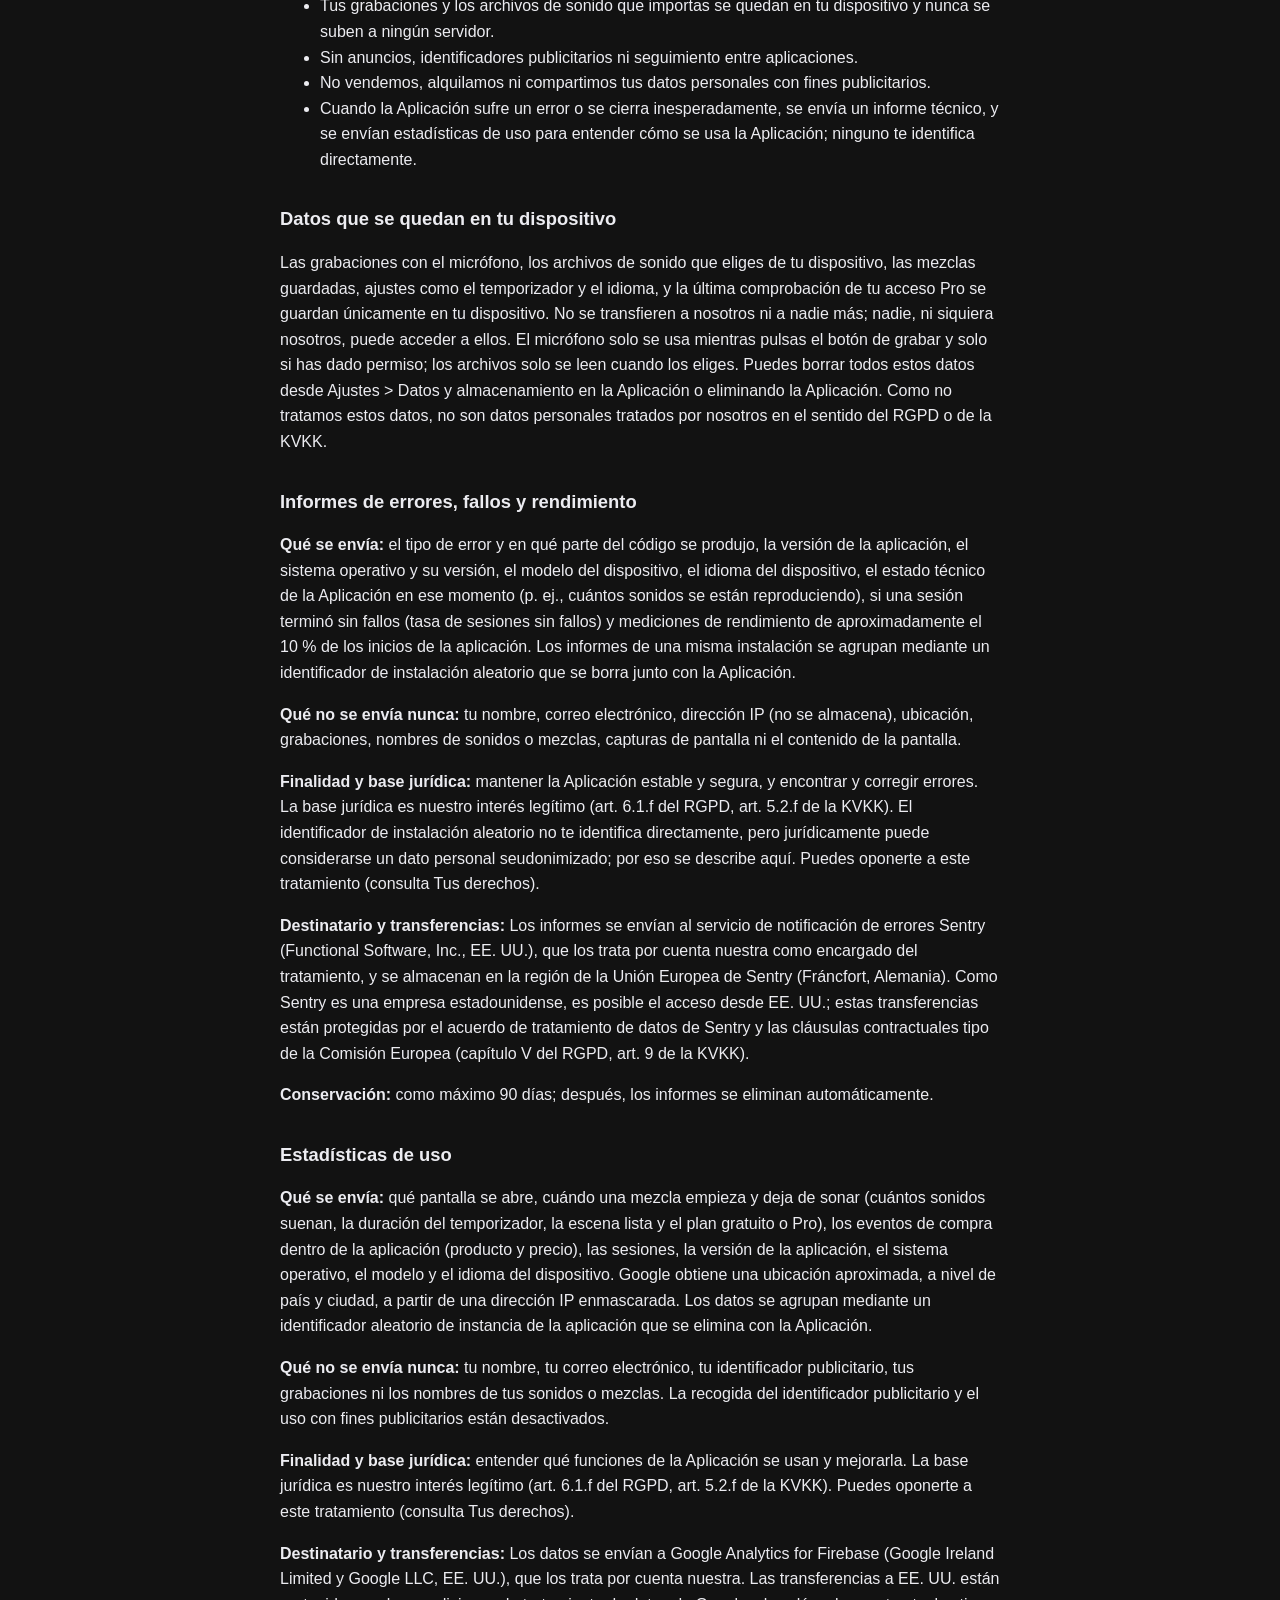
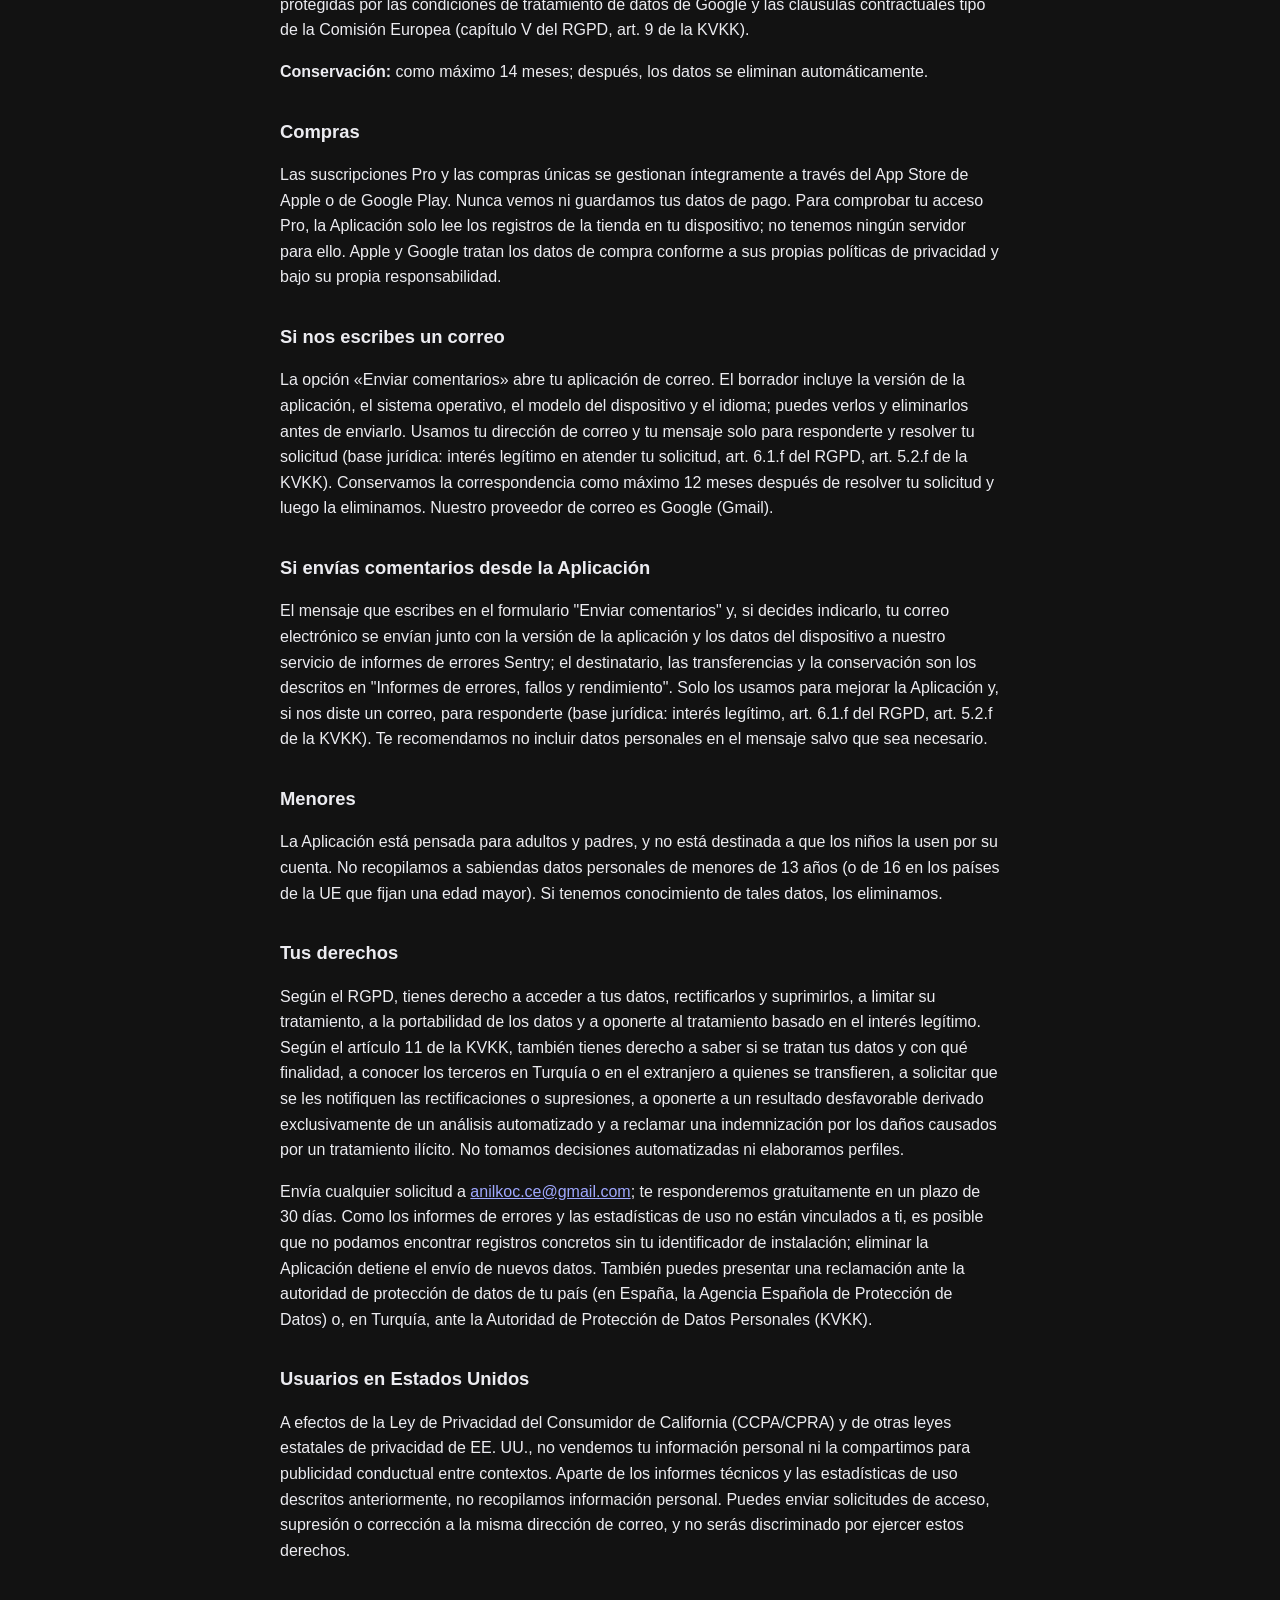
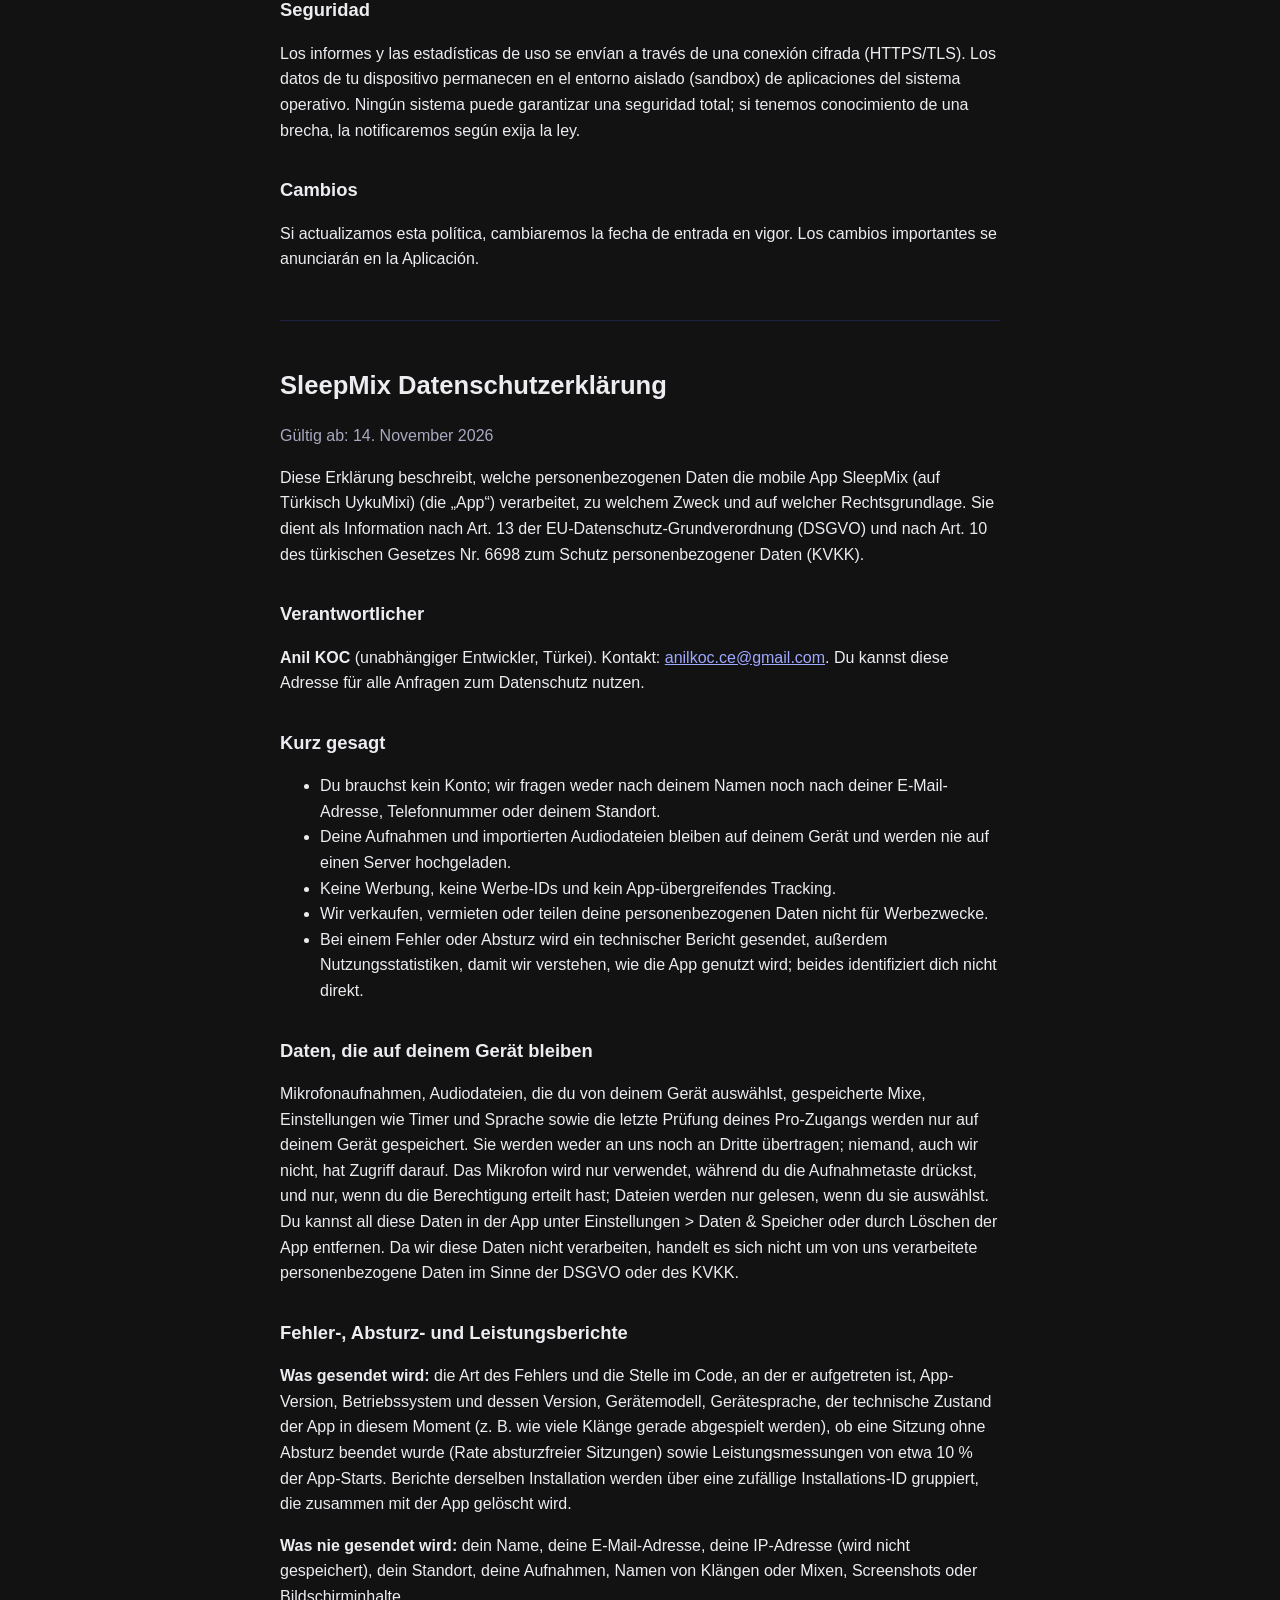
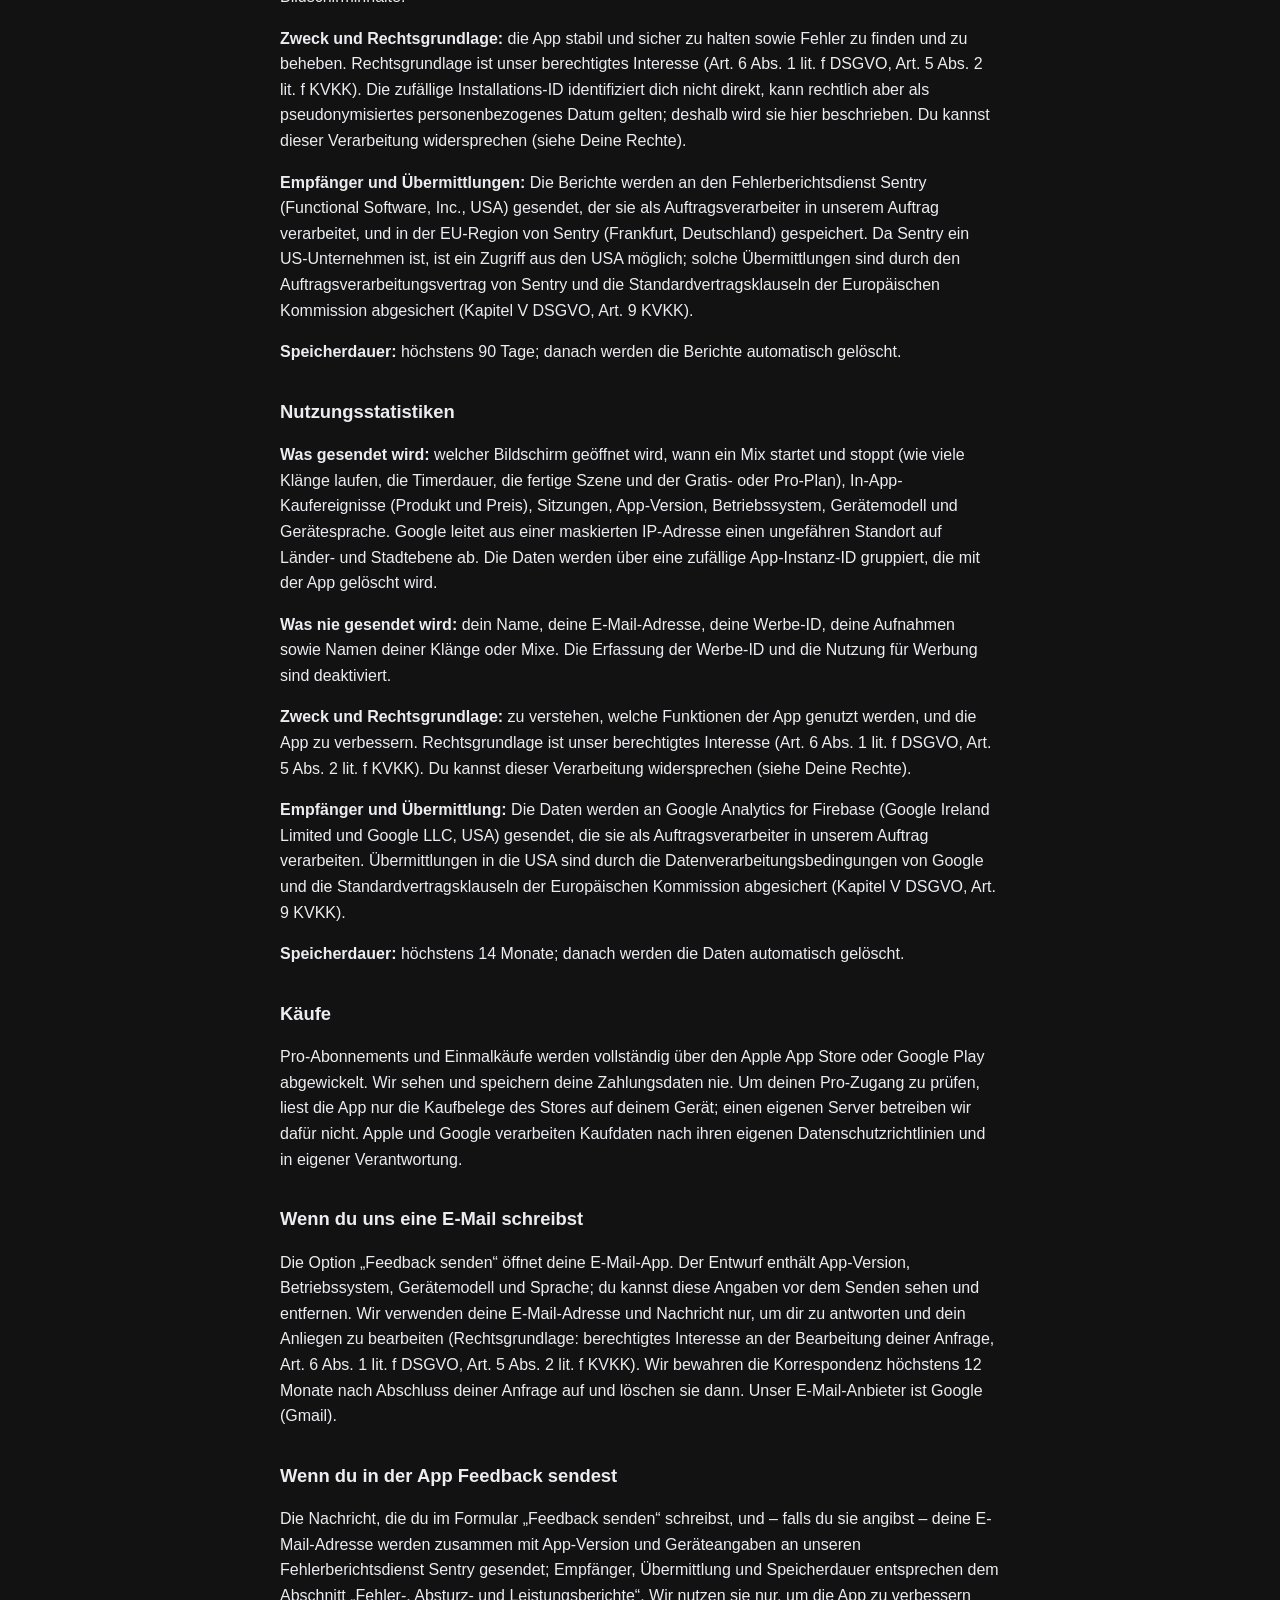
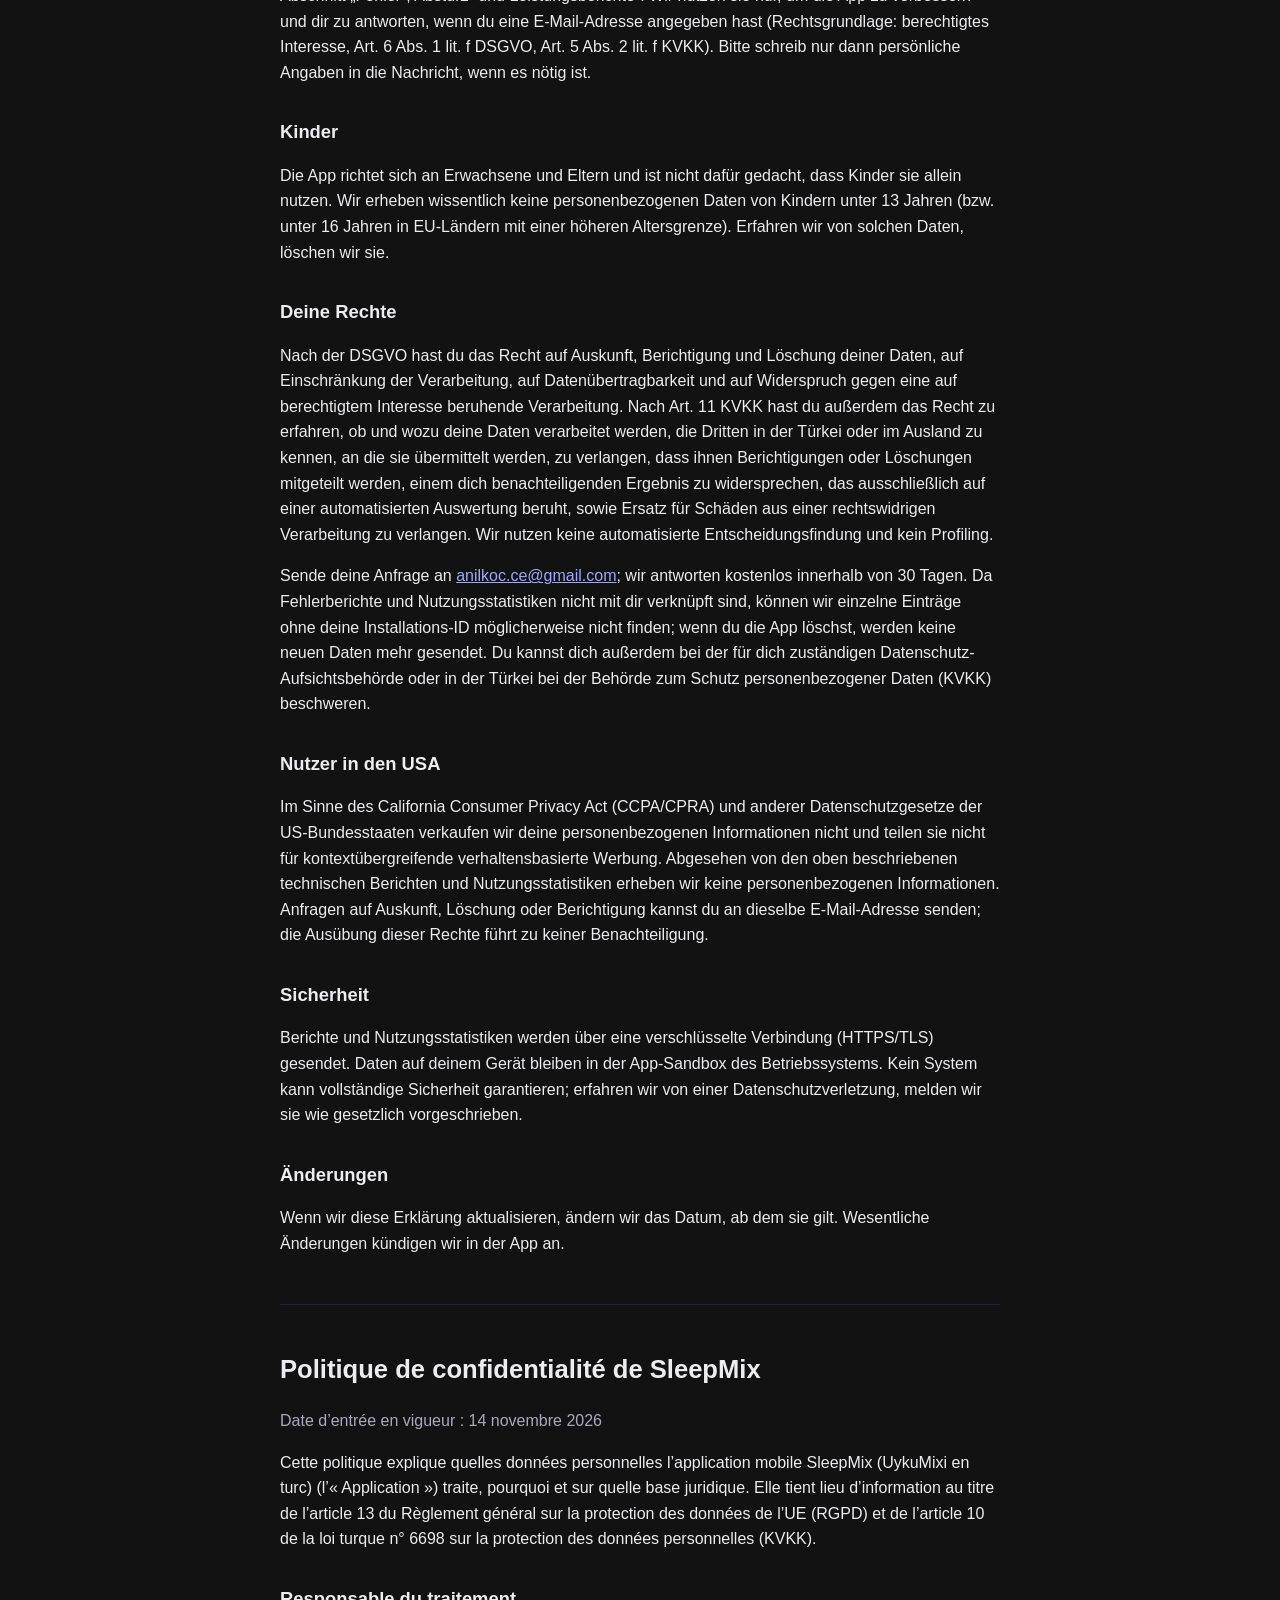
==== commit 0f3f9d54: "Yasal sayfalar: f1334cd" ====
--- a/privacy.html
+++ b/privacy.html
@@ -3,16 +3,16 @@
 <head>
   <meta charset="utf-8">
   <meta name="viewport" content="width=device-width, initial-scale=1">
-  <title>UykuMixi / SleepMix – Gizlilik Politikası / Privacy Policy</title>
+  <title>UykuMixi / SleepMix – Gizlilik Politikası / Privacy Policy / Política de privacidad / Datenschutzerklärung / Politique de confidentialité</title>
   <link rel="stylesheet" href="style.css">
 </head>
 <body>
 <main>
-  <nav><a href="#tr">Türkçe</a> · <a href="#en">English</a></nav>
+  <nav><a href="#tr">Türkçe</a> · <a href="#en">English</a> · <a href="#es">Español</a> · <a href="#de">Deutsch</a> · <a href="#fr">Français</a></nav>
 
   <section id="tr" lang="tr">
     <h1>UykuMixi Gizlilik Politikası ve Aydınlatma Metni</h1>
-    <p class="meta">Yürürlük tarihi: 22 Ekim 2026</p>
+    <p class="meta">Yürürlük tarihi: 14 Kasım 2026</p>
 
     <p>Bu metin, UykuMixi (diğer dillerde SleepMix) mobil uygulamasının ("Uygulama") hangi kişisel verileri, hangi
       amaçla ve hangi hukuki sebeple işlediğini açıklar. 6698 sayılı Kişisel Verilerin Korunması Kanunu (KVKK)
@@ -28,9 +28,10 @@
     <ul>
       <li>Hesap açmanız gerekmez; adınızı, e-postanızı, telefonunuzu ya da konumunuzu istemeyiz.</li>
       <li>Kaydettiğiniz sesler ve eklediğiniz ses dosyaları yalnızca cihazınızda saklanır, hiçbir sunucuya gönderilmez.</li>
-      <li>Reklam, reklam kimliği, analitik ya da uygulamalar arası izleme (tracking) kullanılmaz.</li>
+      <li>Reklam, reklam kimliği ve uygulamalar arası izleme (tracking) kullanılmaz.</li>
       <li>Kişisel verilerinizi satmayız, kiralamayız, reklam amacıyla paylaşmayız.</li>
-      <li>Yalnızca uygulama hata verdiğinde ya da çöktüğünde, sizi doğrudan tanımlamayan teknik bir rapor gönderilir.</li>
+      <li>Uygulama hata verdiğinde ya da çöktüğünde teknik bir rapor, ayrıca Uygulamanın nasıl kullanıldığını anlamak için
+        kullanım istatistikleri gönderilir; ikisi de sizi doğrudan tanımlamaz.</li>
     </ul>
 
     <h2>Cihazınızda kalan veriler</h2>
@@ -58,6 +59,22 @@
       AB Komisyonu'nun Standart Sözleşme Maddeleri ile güvence altındadır (GDPR Bölüm V, KVKK m.9).</p>
     <p><strong>Saklama süresi:</strong> en fazla 90 gün; ardından otomatik olarak silinir.</p>
 
+    <h2>Kullanım istatistikleri</h2>
+    <p><strong>Ne gönderilir:</strong> hangi ekranın açıldığı, bir miksin çalmaya başladığı ve durduğu anlar (kaç
+      sesin çaldığı, zamanlayıcı süresi, hazır senaryo, ücretsiz ya da Pro plan), uygulama içi satın alma olayları
+      (ürün ve fiyat), oturumlar, uygulama sürümü, işletim sistemi, cihaz modeli ve dili. Google, maskelenmiş IP
+      adresinden ülke ve şehir düzeyinde kaba konum çıkarır. Veriler, Uygulamayla birlikte silinen rastgele bir
+      uygulama örneği kimliğiyle gruplanır.</p>
+    <p><strong>Ne gönderilmez:</strong> adınız, e-postanız, reklam kimliğiniz, ses kayıtlarınız, ses ya da miks
+      adlarınız. Reklam kimliği toplama ve reklam amaçlı kullanım kapalıdır.</p>
+    <p><strong>Amaç ve hukuki sebep:</strong> Uygulamanın hangi özelliklerinin kullanıldığını anlamak ve Uygulamayı
+      geliştirmek. Hukuki sebep, veri sorumlusunun meşru menfaatidir (KVKK m.5/2-f, GDPR m.6/1-f). Bu işlemeye itiraz
+      edebilirsiniz (aşağıdaki Haklarınız bölümü).</p>
+    <p><strong>Alıcı ve aktarım:</strong> Veriler, adımıza veri işleyen Google Analytics for Firebase hizmetine (Google
+      Ireland Limited ve Google LLC, ABD) gönderilir. ABD'ye aktarım Google'ın veri işleme koşulları ve AB
+      Komisyonu'nun Standart Sözleşme Maddeleri ile güvence altındadır (GDPR Bölüm V, KVKK m.9).</p>
+    <p><strong>Saklama süresi:</strong> en fazla 14 ay; ardından otomatik olarak silinir.</p>
+
     <h2>Satın almalar</h2>
     <p>Pro abonelik ve tek seferlik satın almalar tamamen Apple App Store ya da Google Play üzerinden yapılır. Ödeme
       bilgilerinizi görmeyiz ve saklamayız. Uygulama, Pro hakkınızı doğrulamak için yalnızca cihazınızdaki mağaza
@@ -70,6 +87,13 @@
       ve mesajınızı yalnızca size yanıt vermek ve talebinizi sonuçlandırmak için kullanırız (hukuki sebep: talebinizin
       karşılanması için meşru menfaat, KVKK m.5/2-f, GDPR m.6/1-f). Yazışmaları talep sonuçlandıktan sonra en fazla
       12 ay saklar, sonra sileriz. E-posta hizmet sağlayıcımız Google'dır (Gmail).</p>
+
+    <h2>Uygulama içinden geri bildirim gönderirseniz</h2>
+    <p>"Geri bildirim gönder" formuna yazdığınız mesaj ve isteğe bağlı olarak verdiğiniz e-posta adresi, uygulama
+      sürümü ve cihaz bilgisiyle birlikte hata raporlama hizmetimiz Sentry'ye gönderilir; alıcı, aktarım ve saklama
+      süresi yukarıdaki "Hata, çökme ve performans raporları" bölümündeki gibidir. Bunları yalnızca Uygulamayı
+      geliştirmek ve e-posta adresi verdiyseniz size yanıt vermek için kullanırız (hukuki sebep: meşru menfaat, KVKK
+      m.5/2-f, GDPR m.6/1-f). Mesajınıza gerekmedikçe kişisel bilgi yazmamanızı öneririz.</p>
 
     <h2>Çocuklar</h2>
     <p>Uygulama yetişkinler ve ebeveynler için tasarlanmıştır; çocukların kendi başına kullanması amaçlanmamıştır.
@@ -86,18 +110,18 @@
     <p>GDPR kapsamında ayrıca erişim, düzeltme, silme, işlemenin kısıtlanması, veri taşınabilirliği ve meşru menfaate
       dayanan işlemeye itiraz haklarınız vardır. Otomatik karar alma ya da profilleme yapılmaz.</p>
     <p>Talebinizi <a href="mailto:anilkoc.ce@gmail.com">anilkoc.ce@gmail.com</a> adresine yazabilirsiniz; en geç 30 gün
-      içinde ücretsiz yanıt veririz. Hata raporları sizinle ilişkilendirilmediği için, kurulum kimliğinizi bilmeden
-      tek tek bulunamayabilir; Uygulamayı silmeniz yeni rapor gönderilmesini durdurur. Kişisel Verileri Koruma
+      içinde ücretsiz yanıt veririz. Hata raporları ve kullanım istatistikleri sizinle ilişkilendirilmediği için, kurulum kimliğinizi
+      bilmeden tek tek bulunamayabilir; Uygulamayı silmeniz yeni veri gönderilmesini durdurur. Kişisel Verileri Koruma
       Kurulu'na ya da bulunduğunuz ülkenin veri koruma otoritesine şikâyette bulunma hakkınız saklıdır.</p>
 
     <h2>ABD'de yaşayan kullanıcılar</h2>
     <p>California Tüketici Gizliliği Yasası (CCPA/CPRA) ve diğer ABD eyalet yasaları anlamında kişisel bilgilerinizi
-      satmayız ve bağlamlar arası davranışsal reklam için paylaşmayız. Yukarıda açıklanan teknik raporlar dışında
+      satmayız ve bağlamlar arası davranışsal reklam için paylaşmayız. Yukarıda açıklanan teknik raporlar ve kullanım istatistikleri dışında
       kişisel bilgi toplamayız. Erişim, silme ve düzeltme taleplerinizi aynı e-posta adresine iletebilirsiniz; bu
       haklarınızı kullandığınız için ayrımcılığa uğramazsınız.</p>
 
     <h2>Güvenlik</h2>
-    <p>Raporlar şifreli bağlantı (HTTPS/TLS) ile gönderilir. Cihazınızdaki veriler işletim sisteminin uygulama
+    <p>Raporlar ve kullanım istatistikleri şifreli bağlantı (HTTPS/TLS) ile gönderilir. Cihazınızdaki veriler işletim sisteminin uygulama
       korumalı alanında (sandbox) durur. Hiçbir sistem tam güvenlik garanti edemez; bir ihlal fark edersek yasaların
       öngördüğü şekilde bildiririz.</p>
 
@@ -109,7 +133,7 @@
 
   <section id="en" lang="en">
     <h1>SleepMix Privacy Policy</h1>
-    <p class="meta">Effective date: October 22, 2026</p>
+    <p class="meta">Effective date: November 14, 2026</p>
 
     <p>This policy explains what personal data the SleepMix (UykuMixi in Turkish) mobile app (the "App") processes,
       why, and on what legal basis. It serves as the information notice under Article 13 of the EU General Data
@@ -124,9 +148,10 @@
     <ul>
       <li>No account is needed; we do not ask for your name, email, phone number or location.</li>
       <li>Your recordings and imported sound files stay on your device and are never uploaded to any server.</li>
-      <li>No ads, advertising identifiers, analytics or cross-app tracking.</li>
+      <li>No ads, advertising identifiers or cross-app tracking.</li>
       <li>We do not sell, rent or share your personal data for advertising.</li>
-      <li>Only when the App hits an error or crashes, a technical report that does not directly identify you is sent.</li>
+      <li>When the App hits an error or crashes, a technical report is sent, and usage statistics are sent to help us
+        understand how the App is used; neither directly identifies you.</li>
     </ul>
 
     <h2>Data that stays on your device</h2>
@@ -156,6 +181,22 @@
       (GDPR Chapter V, KVKK Art. 9).</p>
     <p><strong>Retention:</strong> at most 90 days, after which reports are deleted automatically.</p>
 
+    <h2>Usage statistics</h2>
+    <p><strong>What is sent:</strong> which screen is opened, when a mix starts and stops playing (how many sounds are
+      playing, the timer length, the ready-made scene and the free or Pro plan), in-app purchase events (product and
+      price), sessions, app version, operating system, device model and language. Google derives a coarse,
+      country- and city-level location from a masked IP address. Data is grouped by a random app instance ID that is
+      deleted with the App.</p>
+    <p><strong>What is never sent:</strong> your name, email, advertising ID, recordings, sound or mix names.
+      Advertising ID collection and advertising use are turned off.</p>
+    <p><strong>Purpose and legal basis:</strong> understanding which features of the App are used and improving the
+      App. The legal basis is our legitimate interest (GDPR Art. 6(1)(f), KVKK Art. 5(2)(f)). You can object to this
+      processing (see Your rights).</p>
+    <p><strong>Recipient and transfers:</strong> Data is sent to Google Analytics for Firebase (Google Ireland Limited
+      and Google LLC, USA), which processes it on our behalf. Transfers to the USA are safeguarded by Google's data
+      processing terms and the European Commission's Standard Contractual Clauses (GDPR Chapter V, KVKK Art. 9).</p>
+    <p><strong>Retention:</strong> at most 14 months, after which data is deleted automatically.</p>
+
     <h2>Purchases</h2>
     <p>Pro subscriptions and one-time purchases are handled entirely by the Apple App Store or Google Play. We never
       see or store your payment details. To check your Pro access, the App only reads the store records on your device;
@@ -168,6 +209,13 @@
       reply to you and resolve your request (legal basis: legitimate interest in handling your request, GDPR Art.
       6(1)(f), KVKK Art. 5(2)(f)). We keep the correspondence for at most 12 months after your request is resolved and
       then delete it. Our email provider is Google (Gmail).</p>
+
+    <h2>If you send feedback in the App</h2>
+    <p>The message you write in the "Send feedback" form and, if you choose to give it, your email address are sent
+      together with the app version and device details to our error reporting service Sentry; recipient, transfers and
+      retention are as described under "Error, crash and performance reports" above. We use them only to improve the
+      App and, if you gave an email address, to reply to you (legal basis: legitimate interest, GDPR Art. 6(1)(f), KVKK
+      Art. 5(2)(f)). Please avoid including personal details in your message unless needed.</p>
 
     <h2>Children</h2>
     <p>The App is designed for adults and parents and is not intended to be used by children on their own. We do not
@@ -182,25 +230,442 @@
       arising solely from automated analysis, and to claim compensation for damage caused by unlawful processing. We do
       not use automated decision-making or profiling.</p>
     <p>Send any request to <a href="mailto:anilkoc.ce@gmail.com">anilkoc.ce@gmail.com</a>; we will reply free of charge
-      within 30 days. Because error reports are not linked to you, we may not be able to find individual reports
-      without your installation ID; deleting the App stops new reports. You may also lodge a complaint with your local
+      within 30 days. Because error reports and usage statistics are not linked to you, we may not be able to find
+      individual records without your installation ID; deleting the App stops new data from being sent. You may also lodge a complaint with your local
       data protection authority or, in Türkiye, the Personal Data Protection Authority (KVKK).</p>
 
     <h2>Users in the United States</h2>
     <p>For the purposes of the California Consumer Privacy Act (CCPA/CPRA) and other US state privacy laws, we do not
       sell your personal information or share it for cross-context behavioral advertising. Apart from the technical
-      reports described above, we do not collect personal information. You can send requests to access, delete or
+      reports and usage statistics described above, we do not collect personal information. You can send requests to access, delete or
       correct information to the same email address, and you will not be discriminated against for exercising these
       rights.</p>
 
     <h2>Security</h2>
-    <p>Reports are sent over an encrypted connection (HTTPS/TLS). Data on your device stays in the operating system's
+    <p>Reports and usage statistics are sent over an encrypted connection (HTTPS/TLS). Data on your device stays in the operating system's
       app sandbox. No system can guarantee complete security; if we become aware of a breach, we will notify as
       required by law.</p>
 
     <h2>Changes</h2>
     <p>If we update this policy, we will change the effective date. Significant changes will be announced in the App.</p>
   </section>
+
+  <hr>
+
+  <section id="es" lang="es">
+    <h1>Política de privacidad de SleepMix</h1>
+    <p class="meta">Fecha de entrada en vigor: 14 de noviembre de 2026</p>
+
+    <p>Esta política explica qué datos personales trata la aplicación móvil SleepMix (UykuMixi en turco) (la
+      "Aplicación"), con qué finalidad y sobre qué base jurídica. Constituye la información exigida por el artículo 13
+      del Reglamento General de Protección de Datos de la UE (RGPD) y por el artículo 10 de la Ley turca n.º 6698 de
+      Protección de Datos Personales (KVKK).</p>
+
+    <h2>Responsable del tratamiento</h2>
+    <p><strong>Anil KOC</strong> (desarrollador independiente, Turquía). Contacto:
+      <a href="mailto:anilkoc.ce@gmail.com">anilkoc.ce@gmail.com</a>. Puedes usar esta dirección para cualquier
+      solicitud relacionada con la protección de datos.</p>
+
+    <h2>En resumen</h2>
+    <ul>
+      <li>No necesitas una cuenta; no te pedimos tu nombre, correo electrónico, número de teléfono ni ubicación.</li>
+      <li>Tus grabaciones y los archivos de sonido que importas se quedan en tu dispositivo y nunca se suben a ningún
+        servidor.</li>
+      <li>Sin anuncios, identificadores publicitarios ni seguimiento entre aplicaciones.</li>
+      <li>No vendemos, alquilamos ni compartimos tus datos personales con fines publicitarios.</li>
+      <li>Cuando la Aplicación sufre un error o se cierra inesperadamente, se envía un informe técnico, y se envían
+        estadísticas de uso para entender cómo se usa la Aplicación; ninguno te identifica directamente.</li>
+    </ul>
+
+    <h2>Datos que se quedan en tu dispositivo</h2>
+    <p>Las grabaciones con el micrófono, los archivos de sonido que eliges de tu dispositivo, las mezclas guardadas,
+      ajustes como el temporizador y el idioma, y la última comprobación de tu acceso Pro se guardan únicamente en tu
+      dispositivo. No se transfieren a nosotros ni a nadie más; nadie, ni siquiera nosotros, puede acceder a ellos. El
+      micrófono solo se usa mientras pulsas el botón de grabar y solo si has dado permiso; los archivos solo se leen
+      cuando los eliges. Puedes borrar todos estos datos desde Ajustes &gt; Datos y almacenamiento en la Aplicación o
+      eliminando la Aplicación. Como no tratamos estos datos, no son datos personales tratados por nosotros en el
+      sentido del RGPD o de la KVKK.</p>
+
+    <h2>Informes de errores, fallos y rendimiento</h2>
+    <p><strong>Qué se envía:</strong> el tipo de error y en qué parte del código se produjo, la versión de la
+      aplicación, el sistema operativo y su versión, el modelo del dispositivo, el idioma del dispositivo, el estado
+      técnico de la Aplicación en ese momento (p. ej., cuántos sonidos se están reproduciendo), si una sesión terminó
+      sin fallos (tasa de sesiones sin fallos) y mediciones de rendimiento de aproximadamente el 10 % de los inicios de
+      la aplicación. Los informes de una misma instalación se agrupan mediante un identificador de instalación
+      aleatorio que se borra junto con la Aplicación.</p>
+    <p><strong>Qué no se envía nunca:</strong> tu nombre, correo electrónico, dirección IP (no se almacena),
+      ubicación, grabaciones, nombres de sonidos o mezclas, capturas de pantalla ni el contenido de la pantalla.</p>
+    <p><strong>Finalidad y base jurídica:</strong> mantener la Aplicación estable y segura, y encontrar y corregir
+      errores. La base jurídica es nuestro interés legítimo (art. 6.1.f del RGPD, art. 5.2.f de la KVKK). El
+      identificador de instalación aleatorio no te identifica directamente, pero jurídicamente puede considerarse un
+      dato personal seudonimizado; por eso se describe aquí. Puedes oponerte a este tratamiento (consulta Tus
+      derechos).</p>
+    <p><strong>Destinatario y transferencias:</strong> Los informes se envían al servicio de notificación de errores
+      Sentry (Functional Software, Inc., EE. UU.), que los trata por cuenta nuestra como encargado del tratamiento, y
+      se almacenan en la región de la Unión Europea de Sentry (Fráncfort, Alemania). Como Sentry es una empresa
+      estadounidense, es posible el acceso desde EE. UU.; estas transferencias están protegidas por el acuerdo de
+      tratamiento de datos de Sentry y las cláusulas contractuales tipo de la Comisión Europea (capítulo V del RGPD,
+      art. 9 de la KVKK).</p>
+    <p><strong>Conservación:</strong> como máximo 90 días; después, los informes se eliminan automáticamente.</p>
+
+    <h2>Estadísticas de uso</h2>
+    <p><strong>Qué se envía:</strong> qué pantalla se abre, cuándo una mezcla empieza y deja de sonar (cuántos sonidos
+      suenan, la duración del temporizador, la escena lista y el plan gratuito o Pro), los eventos de compra dentro de
+      la aplicación (producto y precio), las sesiones, la versión de la aplicación, el sistema operativo, el modelo y
+      el idioma del dispositivo. Google obtiene una ubicación aproximada, a nivel de país y ciudad, a partir de una
+      dirección IP enmascarada. Los datos se agrupan mediante un identificador aleatorio de instancia de la aplicación
+      que se elimina con la Aplicación.</p>
+    <p><strong>Qué no se envía nunca:</strong> tu nombre, tu correo electrónico, tu identificador publicitario, tus
+      grabaciones ni los nombres de tus sonidos o mezclas. La recogida del identificador publicitario y el uso con
+      fines publicitarios están desactivados.</p>
+    <p><strong>Finalidad y base jurídica:</strong> entender qué funciones de la Aplicación se usan y mejorarla. La base
+      jurídica es nuestro interés legítimo (art. 6.1.f del RGPD, art. 5.2.f de la KVKK). Puedes oponerte a este
+      tratamiento (consulta Tus derechos).</p>
+    <p><strong>Destinatario y transferencias:</strong> Los datos se envían a Google Analytics for Firebase (Google
+      Ireland Limited y Google LLC, EE. UU.), que los trata por cuenta nuestra. Las transferencias a EE. UU. están
+      protegidas por las condiciones de tratamiento de datos de Google y las cláusulas contractuales tipo de la
+      Comisión Europea (capítulo V del RGPD, art. 9 de la KVKK).</p>
+    <p><strong>Conservación:</strong> como máximo 14 meses; después, los datos se eliminan automáticamente.</p>
+
+    <h2>Compras</h2>
+    <p>Las suscripciones Pro y las compras únicas se gestionan íntegramente a través del App Store de Apple o de
+      Google Play. Nunca vemos ni guardamos tus datos de pago. Para comprobar tu acceso Pro, la Aplicación solo lee los
+      registros de la tienda en tu dispositivo; no tenemos ningún servidor para ello. Apple y Google tratan los datos
+      de compra conforme a sus propias políticas de privacidad y bajo su propia responsabilidad.</p>
+
+    <h2>Si nos escribes un correo</h2>
+    <p>La opción «Enviar comentarios» abre tu aplicación de correo. El borrador incluye la versión de la aplicación,
+      el sistema operativo, el modelo del dispositivo y el idioma; puedes verlos y eliminarlos antes de enviarlo.
+      Usamos tu dirección de correo y tu mensaje solo para responderte y resolver tu solicitud (base jurídica: interés
+      legítimo en atender tu solicitud, art. 6.1.f del RGPD, art. 5.2.f de la KVKK). Conservamos la correspondencia
+      como máximo 12 meses después de resolver tu solicitud y luego la eliminamos. Nuestro proveedor de correo es
+      Google (Gmail).</p>
+
+    <h2>Si envías comentarios desde la Aplicación</h2>
+    <p>El mensaje que escribes en el formulario "Enviar comentarios" y, si decides indicarlo, tu correo electrónico se
+      envían junto con la versión de la aplicación y los datos del dispositivo a nuestro servicio de informes de
+      errores Sentry; el destinatario, las transferencias y la conservación son los descritos en "Informes de errores,
+      fallos y rendimiento". Solo los usamos para mejorar la Aplicación y, si nos diste un correo, para responderte
+      (base jurídica: interés legítimo, art. 6.1.f del RGPD, art. 5.2.f de la KVKK). Te recomendamos no incluir datos
+      personales en el mensaje salvo que sea necesario.</p>
+
+    <h2>Menores</h2>
+    <p>La Aplicación está pensada para adultos y padres, y no está destinada a que los niños la usen por su cuenta. No
+      recopilamos a sabiendas datos personales de menores de 13 años (o de 16 en los países de la UE que fijan una edad
+      mayor). Si tenemos conocimiento de tales datos, los eliminamos.</p>
+
+    <h2>Tus derechos</h2>
+    <p>Según el RGPD, tienes derecho a acceder a tus datos, rectificarlos y suprimirlos, a limitar su tratamiento, a
+      la portabilidad de los datos y a oponerte al tratamiento basado en el interés legítimo. Según el artículo 11 de
+      la KVKK, también tienes derecho a saber si se tratan tus datos y con qué finalidad, a conocer los terceros en
+      Turquía o en el extranjero a quienes se transfieren, a solicitar que se les notifiquen las rectificaciones o
+      supresiones, a oponerte a un resultado desfavorable derivado exclusivamente de un análisis automatizado y a
+      reclamar una indemnización por los daños causados por un tratamiento ilícito. No tomamos decisiones
+      automatizadas ni elaboramos perfiles.</p>
+    <p>Envía cualquier solicitud a <a href="mailto:anilkoc.ce@gmail.com">anilkoc.ce@gmail.com</a>; te responderemos
+      gratuitamente en un plazo de 30 días. Como los informes de errores y las estadísticas de uso no están vinculados a ti, es posible
+      que no podamos encontrar registros concretos sin tu identificador de instalación; eliminar la Aplicación detiene
+      el envío de nuevos datos. También puedes presentar una reclamación ante la autoridad de protección de datos de tu país
+      (en España, la Agencia Española de Protección de Datos) o, en Turquía, ante la Autoridad de Protección de Datos
+      Personales (KVKK).</p>
+
+    <h2>Usuarios en Estados Unidos</h2>
+    <p>A efectos de la Ley de Privacidad del Consumidor de California (CCPA/CPRA) y de otras leyes estatales de
+      privacidad de EE. UU., no vendemos tu información personal ni la compartimos para publicidad conductual entre
+      contextos. Aparte de los informes técnicos y las estadísticas de uso descritos anteriormente, no recopilamos información
+      personal. Puedes
+      enviar solicitudes de acceso, supresión o corrección a la misma dirección de correo, y no serás discriminado por
+      ejercer estos derechos.</p>
+
+    <h2>Seguridad</h2>
+    <p>Los informes y las estadísticas de uso se envían a través de una conexión cifrada (HTTPS/TLS). Los datos de tu dispositivo permanecen en
+      el entorno aislado (sandbox) de aplicaciones del sistema operativo. Ningún sistema puede garantizar una seguridad
+      total; si tenemos conocimiento de una brecha, la notificaremos según exija la ley.</p>
+
+    <h2>Cambios</h2>
+    <p>Si actualizamos esta política, cambiaremos la fecha de entrada en vigor. Los cambios importantes se anunciarán
+      en la Aplicación.</p>
+  </section>
+
+  <hr>
+
+  <section id="de" lang="de">
+    <h1>SleepMix Datenschutzerklärung</h1>
+    <p class="meta">Gültig ab: 14. November 2026</p>
+
+    <p>Diese Erklärung beschreibt, welche personenbezogenen Daten die mobile App SleepMix (auf Türkisch UykuMixi) (die
+      „App“) verarbeitet, zu welchem Zweck und auf welcher Rechtsgrundlage. Sie dient als Information nach Art. 13 der
+      EU-Datenschutz-Grundverordnung (DSGVO) und nach Art. 10 des türkischen Gesetzes Nr. 6698 zum Schutz
+      personenbezogener Daten (KVKK).</p>
+
+    <h2>Verantwortlicher</h2>
+    <p><strong>Anil KOC</strong> (unabhängiger Entwickler, Türkei). Kontakt:
+      <a href="mailto:anilkoc.ce@gmail.com">anilkoc.ce@gmail.com</a>. Du kannst diese Adresse für alle Anfragen zum
+      Datenschutz nutzen.</p>
+
+    <h2>Kurz gesagt</h2>
+    <ul>
+      <li>Du brauchst kein Konto; wir fragen weder nach deinem Namen noch nach deiner E-Mail-Adresse, Telefonnummer
+        oder deinem Standort.</li>
+      <li>Deine Aufnahmen und importierten Audiodateien bleiben auf deinem Gerät und werden nie auf einen Server
+        hochgeladen.</li>
+      <li>Keine Werbung, keine Werbe-IDs und kein App-übergreifendes Tracking.</li>
+      <li>Wir verkaufen, vermieten oder teilen deine personenbezogenen Daten nicht für Werbezwecke.</li>
+      <li>Bei einem Fehler oder Absturz wird ein technischer Bericht gesendet, außerdem Nutzungsstatistiken, damit wir
+        verstehen, wie die App genutzt wird; beides identifiziert dich nicht direkt.</li>
+    </ul>
+
+    <h2>Daten, die auf deinem Gerät bleiben</h2>
+    <p>Mikrofonaufnahmen, Audiodateien, die du von deinem Gerät auswählst, gespeicherte Mixe, Einstellungen wie Timer
+      und Sprache sowie die letzte Prüfung deines Pro-Zugangs werden nur auf deinem Gerät gespeichert. Sie werden weder
+      an uns noch an Dritte übertragen; niemand, auch wir nicht, hat Zugriff darauf. Das Mikrofon wird nur verwendet,
+      während du die Aufnahmetaste drückst, und nur, wenn du die Berechtigung erteilt hast; Dateien werden nur gelesen,
+      wenn du sie auswählst. Du kannst all diese Daten in der App unter Einstellungen &gt; Daten &amp; Speicher oder
+      durch Löschen der App entfernen. Da wir diese Daten nicht verarbeiten, handelt es sich nicht um von uns
+      verarbeitete personenbezogene Daten im Sinne der DSGVO oder des KVKK.</p>
+
+    <h2>Fehler-, Absturz- und Leistungsberichte</h2>
+    <p><strong>Was gesendet wird:</strong> die Art des Fehlers und die Stelle im Code, an der er aufgetreten ist,
+      App-Version, Betriebssystem und dessen Version, Gerätemodell, Gerätesprache, der technische Zustand der App in
+      diesem Moment (z. B. wie viele Klänge gerade abgespielt werden), ob eine Sitzung ohne Absturz beendet wurde (Rate
+      absturzfreier Sitzungen) sowie Leistungsmessungen von etwa 10 % der App-Starts. Berichte derselben Installation
+      werden über eine zufällige Installations-ID gruppiert, die zusammen mit der App gelöscht wird.</p>
+    <p><strong>Was nie gesendet wird:</strong> dein Name, deine E-Mail-Adresse, deine IP-Adresse (wird nicht
+      gespeichert), dein Standort, deine Aufnahmen, Namen von Klängen oder Mixen, Screenshots oder
+      Bildschirminhalte.</p>
+    <p><strong>Zweck und Rechtsgrundlage:</strong> die App stabil und sicher zu halten sowie Fehler zu finden und zu
+      beheben. Rechtsgrundlage ist unser berechtigtes Interesse (Art. 6 Abs. 1 lit. f DSGVO, Art. 5 Abs. 2 lit. f
+      KVKK). Die zufällige Installations-ID identifiziert dich nicht direkt, kann rechtlich aber als pseudonymisiertes
+      personenbezogenes Datum gelten; deshalb wird sie hier beschrieben. Du kannst dieser Verarbeitung widersprechen
+      (siehe Deine Rechte).</p>
+    <p><strong>Empfänger und Übermittlungen:</strong> Die Berichte werden an den Fehlerberichtsdienst Sentry
+      (Functional Software, Inc., USA) gesendet, der sie als Auftragsverarbeiter in unserem Auftrag verarbeitet, und in
+      der EU-Region von Sentry (Frankfurt, Deutschland) gespeichert. Da Sentry ein US-Unternehmen ist, ist ein Zugriff
+      aus den USA möglich; solche Übermittlungen sind durch den Auftragsverarbeitungsvertrag von Sentry und die
+      Standardvertragsklauseln der Europäischen Kommission abgesichert (Kapitel V DSGVO, Art. 9 KVKK).</p>
+    <p><strong>Speicherdauer:</strong> höchstens 90 Tage; danach werden die Berichte automatisch gelöscht.</p>
+
+    <h2>Nutzungsstatistiken</h2>
+    <p><strong>Was gesendet wird:</strong> welcher Bildschirm geöffnet wird, wann ein Mix startet und stoppt (wie
+      viele Klänge laufen, die Timerdauer, die fertige Szene und der Gratis- oder Pro-Plan), In-App-Kaufereignisse
+      (Produkt und Preis), Sitzungen, App-Version, Betriebssystem, Gerätemodell und Gerätesprache. Google leitet aus
+      einer maskierten IP-Adresse einen ungefähren Standort auf Länder- und Stadtebene ab. Die Daten werden über eine
+      zufällige App-Instanz-ID gruppiert, die mit der App gelöscht wird.</p>
+    <p><strong>Was nie gesendet wird:</strong> dein Name, deine E-Mail-Adresse, deine Werbe-ID, deine Aufnahmen sowie
+      Namen deiner Klänge oder Mixe. Die Erfassung der Werbe-ID und die Nutzung für Werbung sind deaktiviert.</p>
+    <p><strong>Zweck und Rechtsgrundlage:</strong> zu verstehen, welche Funktionen der App genutzt werden, und die App
+      zu verbessern. Rechtsgrundlage ist unser berechtigtes Interesse (Art. 6 Abs. 1 lit. f DSGVO, Art. 5 Abs. 2 lit. f
+      KVKK). Du kannst dieser Verarbeitung widersprechen (siehe Deine Rechte).</p>
+    <p><strong>Empfänger und Übermittlung:</strong> Die Daten werden an Google Analytics for Firebase (Google Ireland
+      Limited und Google LLC, USA) gesendet, die sie als Auftragsverarbeiter in unserem Auftrag verarbeiten.
+      Übermittlungen in die USA sind durch die Datenverarbeitungsbedingungen von Google und die
+      Standardvertragsklauseln der Europäischen Kommission abgesichert (Kapitel V DSGVO, Art. 9 KVKK).</p>
+    <p><strong>Speicherdauer:</strong> höchstens 14 Monate; danach werden die Daten automatisch gelöscht.</p>
+
+    <h2>Käufe</h2>
+    <p>Pro-Abonnements und Einmalkäufe werden vollständig über den Apple App Store oder Google Play abgewickelt. Wir
+      sehen und speichern deine Zahlungsdaten nie. Um deinen Pro-Zugang zu prüfen, liest die App nur die Kaufbelege des
+      Stores auf deinem Gerät; einen eigenen Server betreiben wir dafür nicht. Apple und Google verarbeiten Kaufdaten
+      nach ihren eigenen Datenschutzrichtlinien und in eigener Verantwortung.</p>
+
+    <h2>Wenn du uns eine E-Mail schreibst</h2>
+    <p>Die Option „Feedback senden“ öffnet deine E-Mail-App. Der Entwurf enthält App-Version, Betriebssystem,
+      Gerätemodell und Sprache; du kannst diese Angaben vor dem Senden sehen und entfernen. Wir verwenden deine
+      E-Mail-Adresse und Nachricht nur, um dir zu antworten und dein Anliegen zu bearbeiten (Rechtsgrundlage:
+      berechtigtes Interesse an der Bearbeitung deiner Anfrage, Art. 6 Abs. 1 lit. f DSGVO, Art. 5 Abs. 2 lit. f
+      KVKK). Wir bewahren die Korrespondenz höchstens 12 Monate nach Abschluss deiner Anfrage auf und löschen sie dann.
+      Unser E-Mail-Anbieter ist Google (Gmail).</p>
+
+    <h2>Wenn du in der App Feedback sendest</h2>
+    <p>Die Nachricht, die du im Formular „Feedback senden“ schreibst, und – falls du sie angibst – deine
+      E-Mail-Adresse werden zusammen mit App-Version und Geräteangaben an unseren Fehlerberichtsdienst Sentry gesendet;
+      Empfänger, Übermittlung und Speicherdauer entsprechen dem Abschnitt „Fehler-, Absturz- und Leistungsberichte“.
+      Wir nutzen sie nur, um die App zu verbessern und dir zu antworten, wenn du eine E-Mail-Adresse angegeben hast
+      (Rechtsgrundlage: berechtigtes Interesse, Art. 6 Abs. 1 lit. f DSGVO, Art. 5 Abs. 2 lit. f KVKK). Bitte schreib
+      nur dann persönliche Angaben in die Nachricht, wenn es nötig ist.</p>
+
+    <h2>Kinder</h2>
+    <p>Die App richtet sich an Erwachsene und Eltern und ist nicht dafür gedacht, dass Kinder sie allein nutzen. Wir
+      erheben wissentlich keine personenbezogenen Daten von Kindern unter 13 Jahren (bzw. unter 16 Jahren in
+      EU-Ländern mit einer höheren Altersgrenze). Erfahren wir von solchen Daten, löschen wir sie.</p>
+
+    <h2>Deine Rechte</h2>
+    <p>Nach der DSGVO hast du das Recht auf Auskunft, Berichtigung und Löschung deiner Daten, auf Einschränkung der
+      Verarbeitung, auf Datenübertragbarkeit und auf Widerspruch gegen eine auf berechtigtem Interesse beruhende
+      Verarbeitung. Nach Art. 11 KVKK hast du außerdem das Recht zu erfahren, ob und wozu deine Daten verarbeitet
+      werden, die Dritten in der Türkei oder im Ausland zu kennen, an die sie übermittelt werden, zu verlangen, dass
+      ihnen Berichtigungen oder Löschungen mitgeteilt werden, einem dich benachteiligenden Ergebnis zu widersprechen,
+      das ausschließlich auf einer automatisierten Auswertung beruht, sowie Ersatz für Schäden aus einer
+      rechtswidrigen Verarbeitung zu verlangen. Wir nutzen keine automatisierte Entscheidungsfindung und kein
+      Profiling.</p>
+    <p>Sende deine Anfrage an <a href="mailto:anilkoc.ce@gmail.com">anilkoc.ce@gmail.com</a>; wir antworten kostenlos
+      innerhalb von 30 Tagen. Da Fehlerberichte und Nutzungsstatistiken nicht mit dir verknüpft sind, können wir einzelne
+      Einträge ohne deine Installations-ID möglicherweise nicht finden; wenn du die App löschst, werden keine neuen
+      Daten mehr gesendet.
+      Du kannst dich außerdem bei der für dich zuständigen Datenschutz-Aufsichtsbehörde oder in der Türkei bei der
+      Behörde zum Schutz personenbezogener Daten (KVKK) beschweren.</p>
+
+    <h2>Nutzer in den USA</h2>
+    <p>Im Sinne des California Consumer Privacy Act (CCPA/CPRA) und anderer Datenschutzgesetze der US-Bundesstaaten
+      verkaufen wir deine personenbezogenen Informationen nicht und teilen sie nicht für kontextübergreifende
+      verhaltensbasierte Werbung. Abgesehen von den oben beschriebenen technischen Berichten und Nutzungsstatistiken erheben
+      wir keine personenbezogenen Informationen. Anfragen auf Auskunft, Löschung oder Berichtigung kannst du an dieselbe
+      E-Mail-Adresse senden; die Ausübung dieser Rechte führt zu keiner Benachteiligung.</p>
+
+    <h2>Sicherheit</h2>
+    <p>Berichte und Nutzungsstatistiken werden über eine verschlüsselte Verbindung (HTTPS/TLS) gesendet. Daten auf deinem Gerät bleiben in der
+      App-Sandbox des Betriebssystems. Kein System kann vollständige Sicherheit garantieren; erfahren wir von einer
+      Datenschutzverletzung, melden wir sie wie gesetzlich vorgeschrieben.</p>
+
+    <h2>Änderungen</h2>
+    <p>Wenn wir diese Erklärung aktualisieren, ändern wir das Datum, ab dem sie gilt. Wesentliche Änderungen kündigen
+      wir in der App an.</p>
+  </section>
+
+  <hr>
+
+  <section id="fr" lang="fr">
+    <h1>Politique de confidentialité de SleepMix</h1>
+    <p class="meta">Date d’entrée en vigueur : 14 novembre 2026</p>
+
+    <p>Cette politique explique quelles données personnelles l’application mobile SleepMix (UykuMixi en turc)
+      (l’« Application ») traite, pourquoi et sur quelle base juridique. Elle tient lieu d’information au titre de
+      l’article 13 du Règlement général sur la protection des données de l’UE (RGPD) et de l’article 10 de la loi
+      turque n° 6698 sur la protection des données personnelles (KVKK).</p>
+
+    <h2>Responsable du traitement</h2>
+    <p><strong>Anil KOC</strong> (développeur indépendant, Turquie). Contact :
+      <a href="mailto:anilkoc.ce@gmail.com">anilkoc.ce@gmail.com</a>. Vous pouvez utiliser cette adresse pour toute
+      demande relative à la protection des données.</p>
+
+    <h2>En bref</h2>
+    <ul>
+      <li>Aucun compte n’est nécessaire ; nous ne vous demandons ni votre nom, ni votre e-mail, ni votre numéro de
+        téléphone, ni votre position.</li>
+      <li>Vos enregistrements et les fichiers audio que vous importez restent sur votre appareil et ne sont jamais
+        envoyés à un serveur.</li>
+      <li>Pas de publicité, d’identifiant publicitaire ni de suivi entre applications.</li>
+      <li>Nous ne vendons, ne louons ni ne partageons vos données personnelles à des fins publicitaires.</li>
+      <li>Lorsque l’Application rencontre une erreur ou plante, un rapport technique est envoyé, ainsi que des
+        statistiques d’utilisation pour comprendre comment l’Application est utilisée ; aucun ne vous identifie
+        directement.</li>
+    </ul>
+
+    <h2>Données qui restent sur votre appareil</h2>
+    <p>Les enregistrements effectués avec le micro, les fichiers audio que vous choisissez sur votre appareil, les
+      mixes enregistrés, les réglages comme le minuteur et la langue, ainsi que la dernière vérification de votre accès
+      Pro sont stockés uniquement sur votre appareil. Ils ne nous sont pas transmis, ni à personne d’autre ; personne,
+      pas même nous, ne peut y accéder. Le micro n’est utilisé que lorsque vous appuyez sur le bouton d’enregistrement
+      et seulement si vous l’avez autorisé ; les fichiers ne sont lus que lorsque vous les choisissez. Vous pouvez
+      supprimer toutes ces données dans Réglages &gt; Données et stockage dans l’Application ou en supprimant
+      l’Application. Comme nous ne traitons pas ces données, il ne s’agit pas de données personnelles traitées par nous
+      au sens du RGPD ou de la KVKK.</p>
+
+    <h2>Rapports d’erreurs, de plantages et de performances</h2>
+    <p><strong>Ce qui est envoyé :</strong> le type d’erreur et l’endroit du code où elle s’est produite, la version
+      de l’application, le système d’exploitation et sa version, le modèle de l’appareil, la langue de l’appareil,
+      l’état technique de l’Application à ce moment-là (par ex. le nombre de sons en cours de lecture), le fait qu’une
+      session se soit terminée sans plantage (taux de sessions sans plantage) et des mesures de performances pour
+      environ 10 % des lancements de l’application. Les rapports d’une même installation sont regroupés grâce à un
+      identifiant d’installation aléatoire, supprimé avec l’Application.</p>
+    <p><strong>Ce qui n’est jamais envoyé :</strong> votre nom, votre e-mail, votre adresse IP (non conservée), votre
+      position, vos enregistrements, les noms de vos sons ou mixes, des captures d’écran ou le contenu de l’écran.</p>
+    <p><strong>Finalité et base juridique :</strong> assurer la stabilité et la sécurité de l’Application, et détecter
+      et corriger les erreurs. La base juridique est notre intérêt légitime (art. 6, par. 1, point f, du RGPD ; art. 5,
+      par. 2, point f, de la KVKK). L’identifiant d’installation aléatoire ne vous identifie pas directement, mais peut
+      juridiquement constituer une donnée personnelle pseudonymisée ; c’est pourquoi il est décrit ici. Vous pouvez
+      vous opposer à ce traitement (voir Vos droits).</p>
+    <p><strong>Destinataire et transferts :</strong> les rapports sont envoyés au service de signalement d’erreurs
+      Sentry (Functional Software, Inc., États-Unis), qui les traite pour notre compte en tant que sous-traitant, et
+      sont stockés dans la région Union européenne de Sentry (Francfort, Allemagne). Sentry étant une société
+      américaine, un accès depuis les États-Unis est possible ; ces transferts sont encadrés par l’accord de traitement
+      des données de Sentry et les clauses contractuelles types de la Commission européenne (chapitre V du RGPD, art. 9
+      de la KVKK).</p>
+    <p><strong>Durée de conservation :</strong> 90 jours au maximum, après quoi les rapports sont supprimés
+      automatiquement.</p>
+
+    <h2>Statistiques d’utilisation</h2>
+    <p><strong>Ce qui est envoyé :</strong> l’écran ouvert, le moment où un mix démarre et s’arrête (nombre de sons en
+      lecture, durée du minuteur, ambiance prête à l’emploi et formule gratuite ou Pro), les événements d’achat
+      intégré (produit et prix), les sessions, la version de l’application, le système d’exploitation, le modèle et la
+      langue de l’appareil. Google déduit une position approximative, au niveau du pays et de la ville, à partir d’une
+      adresse IP masquée. Les données sont regroupées par un identifiant aléatoire d’instance de l’application,
+      supprimé avec l’Application.</p>
+    <p><strong>Ce qui n’est jamais envoyé :</strong> votre nom, votre e-mail, votre identifiant publicitaire, vos
+      enregistrements, les noms de vos sons ou de vos mix. La collecte de l’identifiant publicitaire et l’usage
+      publicitaire sont désactivés.</p>
+    <p><strong>Finalité et base juridique :</strong> comprendre quelles fonctionnalités de l’Application sont utilisées
+      et l’améliorer. La base juridique est notre intérêt légitime (art. 6, paragraphe 1, point f du RGPD, art. 5/2-f
+      de la KVKK). Vous pouvez vous opposer à ce traitement (voir Vos droits).</p>
+    <p><strong>Destinataire et transferts :</strong> Les données sont envoyées à Google Analytics for Firebase (Google
+      Ireland Limited et Google LLC, États-Unis), qui les traite pour notre compte. Les transferts vers les États-Unis
+      sont encadrés par les conditions de traitement des données de Google et les clauses contractuelles types de la
+      Commission européenne (chapitre V du RGPD, art. 9 de la KVKK).</p>
+    <p><strong>Durée de conservation :</strong> 14 mois au maximum, après quoi les données sont supprimées
+      automatiquement.</p>
+
+    <h2>Achats</h2>
+    <p>Les abonnements Pro et les achats uniques sont entièrement gérés par l’App Store d’Apple ou Google Play. Nous ne
+      voyons ni ne conservons jamais vos informations de paiement. Pour vérifier votre accès Pro, l’Application lit
+      uniquement les reçus de la boutique présents sur votre appareil ; nous n’utilisons aucun serveur pour cela. Apple
+      et Google traitent les données d’achat conformément à leurs propres politiques de confidentialité et sous leur
+      propre responsabilité.</p>
+
+    <h2>Si vous nous écrivez</h2>
+    <p>L’option « Envoyer un avis » ouvre votre application de messagerie. Le brouillon contient la version de
+      l’application, le système d’exploitation, le modèle de l’appareil et la langue ; vous pouvez les voir et les
+      supprimer avant l’envoi. Nous utilisons votre adresse e-mail et votre message uniquement pour vous répondre et
+      traiter votre demande (base juridique : intérêt légitime à traiter votre demande, art. 6, par. 1, point f, du
+      RGPD ; art. 5, par. 2, point f, de la KVKK). Nous conservons ces échanges au maximum 12 mois après le traitement
+      de votre demande, puis nous les supprimons. Notre fournisseur de messagerie est Google (Gmail).</p>
+
+    <h2>Si vous envoyez un avis depuis l’Application</h2>
+    <p>Le message que vous écrivez dans le formulaire « Envoyer un avis » et, si vous choisissez de l’indiquer, votre
+      adresse e-mail sont envoyés avec la version de l’application et les informations de l’appareil à notre service
+      de rapports d’erreurs Sentry ; le destinataire, les transferts et la durée de conservation sont ceux décrits à la
+      section « Rapports d’erreurs, de plantages et de performances ». Nous les utilisons uniquement pour améliorer
+      l’Application et, si vous avez indiqué une adresse e-mail, pour vous répondre (base juridique : intérêt légitime,
+      art. 6, paragraphe 1, point f du RGPD, art. 5/2-f de la KVKK). Évitez d’inclure des données personnelles dans
+      votre message sauf si c’est nécessaire.</p>
+
+    <h2>Enfants</h2>
+    <p>L’Application est conçue pour les adultes et les parents et n’est pas destinée à être utilisée par des enfants
+      seuls. Nous ne collectons pas sciemment de données personnelles d’enfants de moins de 13 ans (ou de moins de
+      16 ans dans les pays de l’UE qui fixent un âge plus élevé). Si nous apprenons l’existence de telles données, nous
+      les supprimons.</p>
+
+    <h2>Vos droits</h2>
+    <p>En vertu du RGPD, vous disposez d’un droit d’accès, de rectification et d’effacement de vos données, d’un droit
+      à la limitation du traitement, d’un droit à la portabilité des données et d’un droit d’opposition au traitement
+      fondé sur l’intérêt légitime. En vertu de l’article 11 de la KVKK, vous avez également le droit de savoir si vos
+      données sont traitées et pourquoi, de connaître les tiers en Turquie ou à l’étranger auxquels elles sont
+      transférées, de demander que les rectifications ou suppressions leur soient notifiées, de vous opposer à un
+      résultat défavorable découlant exclusivement d’une analyse automatisée et de demander réparation du préjudice
+      causé par un traitement illicite. Nous ne pratiquons ni prise de décision automatisée ni profilage.</p>
+    <p>Envoyez toute demande à <a href="mailto:anilkoc.ce@gmail.com">anilkoc.ce@gmail.com</a> ; nous vous répondrons
+      gratuitement sous 30 jours. Les rapports d’erreurs et les statistiques d’utilisation n’étant pas liés à vous, il se peut que
+      nous ne puissions pas retrouver des données individuelles sans votre identifiant d’installation ; supprimer
+      l’Application met fin à l’envoi de nouvelles données. Vous pouvez également introduire une réclamation auprès de l’autorité de protection
+      des données de votre pays (en France, la CNIL) ou, en Turquie, auprès de l’Autorité de protection des données
+      personnelles (KVKK).</p>
+
+    <h2>Utilisateurs aux États-Unis</h2>
+    <p>Au sens du California Consumer Privacy Act (CCPA/CPRA) et des autres lois sur la vie privée des États
+      américains, nous ne vendons pas vos informations personnelles et ne les partageons pas à des fins de publicité
+      comportementale intercontextuelle. En dehors des rapports techniques et des statistiques d’utilisation décrits ci-dessus, nous ne
+      collectons aucune information personnelle. Vous pouvez envoyer vos demandes d’accès, de suppression ou de correction à la même
+      adresse e-mail ; l’exercice de ces droits n’entraînera aucune discrimination.</p>
+
+    <h2>Sécurité</h2>
+    <p>Les rapports et les statistiques d’utilisation sont envoyés via une connexion chiffrée (HTTPS/TLS). Les données de votre appareil restent dans
+      l’environnement isolé (sandbox) des applications du système d’exploitation. Aucun système ne peut garantir une
+      sécurité totale ; si nous avons connaissance d’une violation, nous la notifierons comme la loi l’exige.</p>
+
+    <h2>Modifications</h2>
+    <p>Si nous mettons à jour cette politique, nous modifierons sa date d’entrée en vigueur. Les modifications
+      importantes seront annoncées dans l’Application.</p>
+  </section>
 </main>
+<script src="lang.js"></script>
 </body>
 </html>
